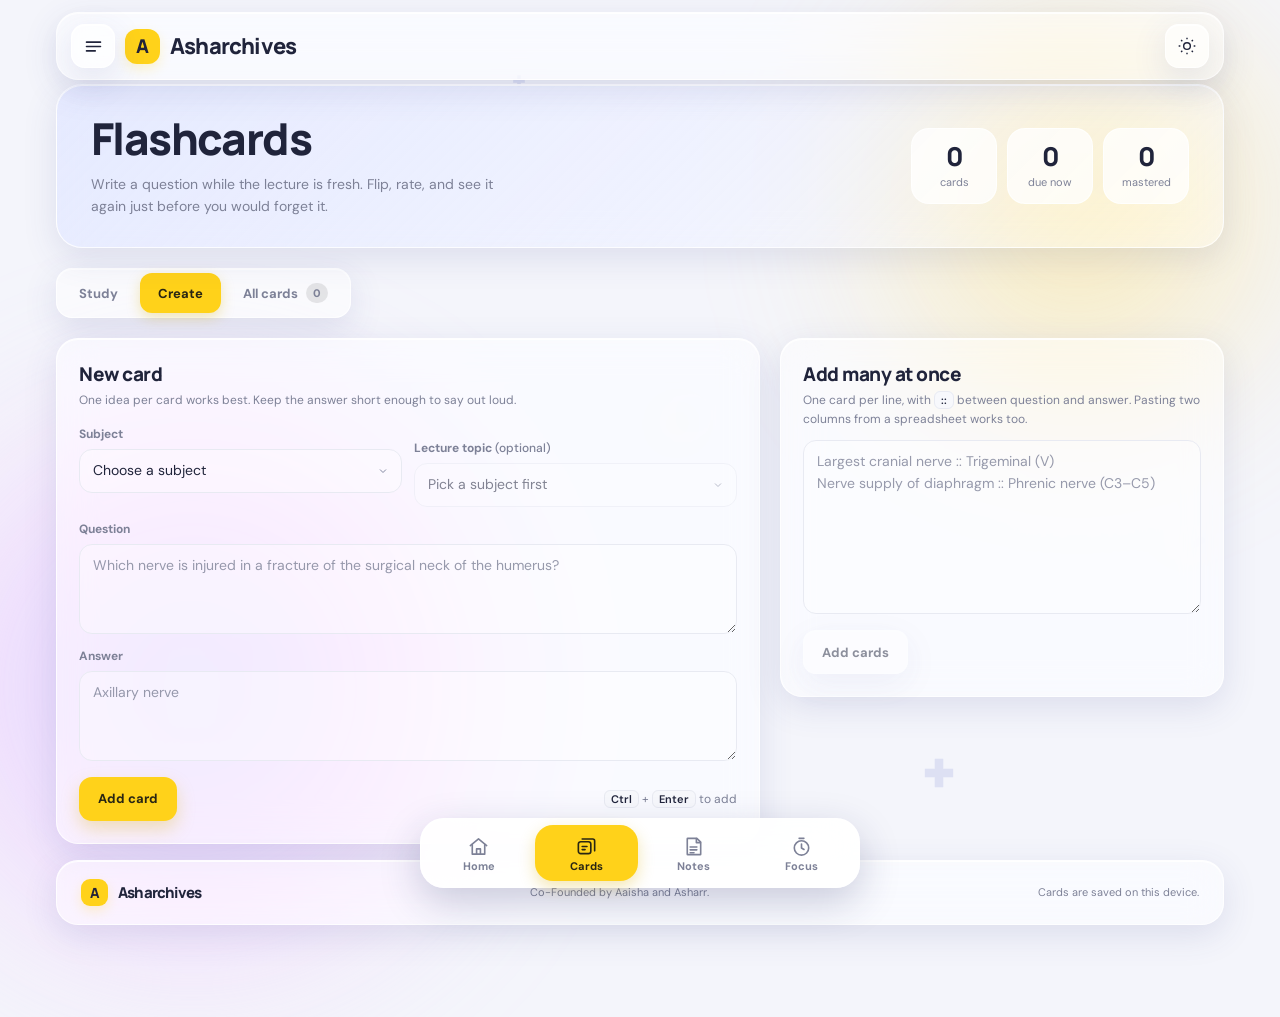
==== flashcards.html @ a0cff7d0 "Add files via upload" ====
<!DOCTYPE html>
<html lang="en">
<head>
  <meta charset="UTF-8">
  <meta name="viewport" content="width=device-width, initial-scale=1, viewport-fit=cover">
  <meta name="theme-color" content="#f4f5fb">
  <title>Flashcards — Asharchives</title>
  <script>try{document.documentElement.dataset.theme=localStorage.getItem("asharrow-theme")||(matchMedia("(prefers-color-scheme: dark)").matches?"dark":"light")}catch(e){}</script>
  <link rel="preconnect" href="https://fonts.googleapis.com">
  <link rel="preconnect" href="https://fonts.gstatic.com" crossorigin>
  <link href="https://fonts.googleapis.com/css2?family=DM+Sans:wght@400;500;600;700&family=Manrope:wght@400;500;600;700;800&display=swap" rel="stylesheet">
  <link rel="stylesheet" href="styles.css">
  <link rel="stylesheet" href="glass.css">
  <link rel="stylesheet" href="nav.css">
  <link rel="stylesheet" href="features.css">
  <script src="subjects.js" defer></script>
  <script src="nav.js" defer></script>
  <script src="glass.js" defer></script>
  <script src="flashcards.js" defer></script>
</head>
<body data-page="cards">
  <div class="app-shell">
    <header class="topbar">
      <div class="topbar-left">
        <button class="icon-button menu-button" type="button" data-menu-toggle aria-label="Open menu" aria-expanded="false" aria-controls="drawer"><svg viewBox="0 0 24 24" aria-hidden="true"><path d="M4 7h16M4 12h16M4 17h10"/></svg></button>
        <a class="brand" href="index.html" aria-label="Asharchives home"><span class="brand-mark">A</span><span>Asharchives</span></a>
      </div>
      <div class="topbar-actions">
        <button class="icon-button theme-toggle" id="themeToggle" type="button" aria-label="Switch color theme" title="Switch light/dark mode">
          <svg class="sun-icon" viewBox="0 0 24 24" aria-hidden="true"><circle cx="12" cy="12" r="4"></circle><path d="M12 2v2m0 16v2M4.93 4.93l1.42 1.42m11.3 11.3 1.42 1.42M2 12h2m16 0h2M4.93 19.07l1.42-1.42m11.3-11.3 1.42-1.42"></path></svg>
          <svg class="moon-icon" viewBox="0 0 24 24" aria-hidden="true"><path d="M20.3 15.4A8.5 8.5 0 0 1 8.6 3.7 8.6 8.6 0 1 0 20.3 15.4Z"></path></svg>
        </button>
      </div>
    </header>

    <main>
      <section class="page-head">
        <div>
          <h1>Flashcards</h1>
          <p>Write a question while the lecture is fresh. Flip, rate, and see it again just before you would forget it.</p>
        </div>
        <div class="head-stats" aria-label="Your deck">
          <div><strong id="statTotal">0</strong><span>cards</span></div>
          <div><strong id="statDue">0</strong><span>due now</span></div>
          <div><strong id="statMastered">0</strong><span>mastered</span></div>
        </div>
      </section>

      <div class="seg" id="viewTabs" role="tablist" aria-label="Flashcard views">
        <button type="button" role="tab" id="tabStudy" data-view="study" aria-selected="true" aria-controls="viewStudy">Study</button>
        <button type="button" role="tab" id="tabCreate" data-view="create" aria-selected="false" aria-controls="viewCreate">Create</button>
        <button type="button" role="tab" id="tabLibrary" data-view="library" aria-selected="false" aria-controls="viewLibrary">All cards <span class="seg-count" id="libCount">0</span></button>
      </div>

      <!-- STUDY -->
      <section class="view" id="viewStudy" role="tabpanel" aria-labelledby="tabStudy">
        <div class="panel setup" id="studySetup">
          <div class="setup-row">
            <label class="field"><span>Subject</span><select id="studySubject"></select></label>
            <div class="field"><span>Cards to study</span>
              <div class="seg seg-small" role="group" aria-label="Which cards">
                <button type="button" data-scope="due" aria-pressed="true">Due now <b id="scopeDue">0</b></button>
                <button type="button" data-scope="all" aria-pressed="false">All <b id="scopeAll">0</b></button>
              </div>
            </div>
          </div>
          <div><button class="btn btn-primary" id="startStudy" type="button">Start studying</button></div>
          <p class="hint" id="studyHint"></p>
        </div>

        <div id="studyRun" hidden>
          <div class="run-top"><span id="runCount">Card 1 of 1</span><div class="run-progress"><span id="runBar"></span></div><button class="btn btn-quiet" id="endStudy" type="button">End session</button></div>
          <div class="flip" id="flip" tabindex="0" role="button" aria-label="Flip card" aria-pressed="false">
            <div class="flip-inner">
              <div class="face front"><span class="face-label">Question</span><div class="face-text"><span id="faceQ"></span></div><span class="face-hint">Tap the card to see the answer</span></div>
              <div class="face back"><span class="face-label">Answer</span><div class="face-text"><span id="faceA"></span></div><span class="face-hint" id="faceMeta"></span></div>
            </div>
          </div>
          <div class="rate" id="rate" hidden>
            <button type="button" data-rate="again">Again<small id="hintAgain">in a moment</small></button>
            <button type="button" data-rate="good">Good<small id="hintGood"></small></button>
            <button type="button" data-rate="easy">Easy<small id="hintEasy"></small></button>
          </div>
          <p class="hint rate-keys" id="rateKeys">Space flips the card. After flipping: 1 Again, 2 Good, 3 Easy.</p>
        </div>

        <div class="panel done" id="studyDone" hidden>
          <h2>Session complete</h2>
          <p class="hint" id="doneMsg"></p>
          <div class="done-stats"><div><strong id="doneSeen">0</strong><span>cards seen</span></div><div><strong id="doneAgain">0</strong><span>marked again</span></div><div><strong id="doneEasy">0</strong><span>got it</span></div></div>
          <button class="btn btn-primary" id="doneBack" type="button">Back to decks</button>
        </div>
      </section>

      <!-- CREATE -->
      <section class="view" id="viewCreate" role="tabpanel" aria-labelledby="tabCreate" hidden>
        <div class="create-grid">
          <form class="panel" id="cardForm" autocomplete="off">
            <h2 id="formTitle">New card</h2>
            <p class="hint" style="margin-bottom:16px">One idea per card works best. Keep the answer short enough to say out loud.</p>
            <div class="field-row">
              <label class="field"><span>Subject</span><select id="cSubject" required></select></label>
              <label class="field"><span>Lecture topic <i>(optional)</i></span><select id="cTopic"></select></label>
            </div>
            <label class="field"><span>Question</span><textarea id="cQ" rows="3" required placeholder="Which nerve is injured in a fracture of the surgical neck of the humerus?"></textarea></label>
            <label class="field"><span>Answer</span><textarea id="cA" rows="3" required placeholder="Axillary nerve"></textarea></label>
            <div class="form-actions">
              <button class="btn btn-primary" type="submit" id="cSubmit">Add card</button>
              <button class="btn btn-quiet" type="button" id="cCancel" hidden>Cancel</button>
              <span class="hint"><kbd>Ctrl</kbd> + <kbd>Enter</kbd> to add</span>
            </div>
          </form>

          <aside class="panel">
            <h2>Add many at once</h2>
            <p class="hint" style="margin-bottom:12px">One card per line, with <code>::</code> between question and answer. Pasting two columns from a spreadsheet works too.</p>
            <textarea id="bulk" rows="7" placeholder="Largest cranial nerve :: Trigeminal (V)&#10;Nerve supply of diaphragm :: Phrenic nerve (C3–C5)"></textarea>
            <div class="form-actions"><button class="btn" type="button" id="bulkAdd" disabled>Add cards</button><span class="hint" id="bulkInfo"></span></div>
            <div class="recent" id="recentBox" hidden><h3>Just added</h3><ul id="recentList"></ul></div>
          </aside>
        </div>
      </section>

      <!-- LIBRARY -->
      <section class="view" id="viewLibrary" role="tabpanel" aria-labelledby="tabLibrary" hidden>
        <div class="toolbar">
          <input id="libSearch" type="search" placeholder="Search questions and answers" aria-label="Search cards">
          <select id="libSubject" aria-label="Filter by subject"></select>
          <button class="btn" type="button" id="exportCards">Export</button>
        </div>
        <p class="hint" id="libInfo" style="margin-bottom:12px"></p>
        <div class="card-list" id="cardList"></div>
      </section>
    </main>
    <footer class="footer"><a class="brand footer-brand" href="index.html"><span class="brand-mark">A</span><span>Asharchives</span></a><span>Co-Founded by Aaisha and Asharr.</span><span class="footer-note">Cards are saved on this device.</span></footer>
  </div>
</body>
</html>
---- styles.css ----
/* Asharrow home — responsive light/dark design */
:root{color-scheme:light;--bg:#f4f5fb;--surface:#fff;--surface-2:#f7f8fc;--ink:#20243b;--muted:#7d8197;--line:#e8eaf2;--accent:#ffd21a;--accent-ink:#292613;--blue:#e7ebff;--lav:#eeebff;--shadow:0 12px 35px rgba(45,51,91,.06);--radius:22px}
:root[data-theme="dark"]{color-scheme:dark;--bg:#141622;--surface:#1e2130;--surface-2:#25293a;--ink:#f2f3fc;--muted:#a6abc1;--line:#34384c;--accent:#ffd21a;--accent-ink:#292613;--blue:#292f4b;--lav:#302b4b;--shadow:0 12px 35px rgba(0,0,0,.18)}
*{box-sizing:border-box}html{scroll-behavior:smooth}body{margin:0;background:var(--bg);color:var(--ink);font-family:"DM Sans",sans-serif;transition:background .2s,color .2s}a{color:inherit;text-decoration:none}button,input,select{font:inherit}.app-shell{max-width:1240px;margin:auto;padding:0 36px}.topbar{height:90px;display:flex;align-items:center;justify-content:space-between;gap:24px}.brand{display:inline-flex;align-items:center;gap:10px;font-family:Manrope,sans-serif;font-size:22px;font-weight:800;letter-spacing:-.8px;white-space:nowrap}.brand-mark{width:35px;height:35px;display:grid;place-items:center;border-radius:12px;background:var(--accent);color:#242338;font-weight:800;font-size:19px;box-shadow:0 5px 12px #ffd21a35}.topbar-actions{display:flex;align-items:center;gap:12px}.searchbox{display:flex;align-items:center;gap:10px;width:min(330px,45vw);height:44px;padding:0 12px;background:var(--surface);border:1px solid var(--line);border-radius:14px;color:var(--muted)}.searchbox svg{width:18px;fill:none;stroke:currentColor;stroke-width:1.8;flex-shrink:0}.searchbox input{width:100%;border:0;outline:0;background:transparent;color:var(--ink);min-width:0}.searchbox kbd{font-size:11px;border:1px solid var(--line);border-radius:5px;padding:2px 6px}.icon-button{width:44px;height:44px;display:grid;place-items:center;border:1px solid var(--line);border-radius:14px;background:var(--surface);color:var(--ink);cursor:pointer}.icon-button svg{width:20px;fill:none;stroke:currentColor;stroke-width:1.7}.moon-icon{display:none}:root[data-theme="dark"] .sun-icon{display:none}:root[data-theme="dark"] .moon-icon{display:block}.welcome-grid{display:grid;grid-template-columns:minmax(0,1.65fr) minmax(260px,.8fr);gap:22px}.hero-card{position:relative;overflow:hidden;min-height:340px;padding:38px 40px;border-radius:26px;background:var(--blue);isolation:isolate}.eyebrow{margin:0 0 14px;font-size:10px;letter-spacing:1.7px;font-weight:800;color:#626b98}.eyebrow-dot{display:inline-block;width:7px;height:7px;border-radius:50%;background:var(--accent);margin-right:7px}.hero-card h1{position:relative;z-index:2;margin:0;font-family:Manrope,sans-serif;font-size:clamp(34px,4.3vw,52px);line-height:1.09;letter-spacing:-2px}.hero-card h1 span{color:#6873ad}.hero-copy{position:relative;z-index:2;max-width:365px;margin:16px 0 25px;color:var(--muted);line-height:1.6;font-size:14px}.primary-button{position:relative;z-index:2;display:inline-flex;align-items:center;gap:16px;background:var(--accent);color:var(--accent-ink);padding:13px 17px;border-radius:12px;font-size:13px;font-weight:800;box-shadow:0 7px 16px #d9b00025;transition:transform .18s}.primary-button:hover{transform:translateY(-2px)}.hero-decoration{position:absolute;right:5%;top:0;width:42%;height:100%;z-index:1;pointer-events:none}.orbit{position:absolute;border:1px solid #aab3e2a0;border-radius:50%;transform:rotate(-25deg)}.orbit-one{width:270px;height:360px;right:0;top:-5px}.orbit-two{width:210px;height:300px;right:30px;top:30px}.anatomy-card{position:absolute;right:25px;top:75px;width:135px;height:185px;background:#fff9;border:1px solid #fff;border-radius:65px 65px 24px 24px;box-shadow:0 15px 30px #48518a18;display:flex;align-items:center;flex-direction:column;justify-content:center;transform:rotate(8deg)}.anatomy-spark{font-size:49px;color:#8792ce}.anatomy-line{width:44px;height:44px;border:2px solid #c6cbed;border-radius:50%;margin:6px}.anatomy-dot{width:7px;height:7px;border-radius:50%;background:var(--accent);position:absolute;right:20px;top:44px}.anatomy-label{font-size:7px;letter-spacing:1px;color:#73799d;font-weight:800}.daily-card{padding:25px 25px 22px;border:1px solid var(--line);border-radius:26px;background:var(--surface);box-shadow:var(--shadow)}.card-heading{display:flex;justify-content:space-between;align-items:center}.muted-eyebrow{color:var(--muted);margin-bottom:8px}.card-heading h2,.section-heading h2,.educator-banner h2{font-family:Manrope,sans-serif;margin:0;letter-spacing:-.8px;font-size:21px}.mini-icon{width:35px;height:35px;display:grid;place-items:center;background:var(--surface-2);border-radius:12px;color:#8c91bb}.streak-number{margin-top:18px;display:flex;align-items:center;gap:8px;font-family:Manrope,sans-serif;font-size:52px;font-weight:800;letter-spacing:-2px;line-height:1}.streak-flame{display:grid;place-items:center;width:31px;height:31px;border-radius:10px;background:#fff3c2;color:#d69e00;font-size:18px;letter-spacing:0}.streak-caption{margin:5px 0 2px;font-size:13px;font-weight:700}.small-muted{font-size:11px;line-height:1.5;color:var(--muted);margin:5px 0 14px}.week-row{display:grid;grid-template-columns:repeat(7,1fr);gap:7px}.week-day{display:flex;flex-direction:column;align-items:center;gap:7px;font-size:10px;color:var(--muted)}.week-dot{width:24px;height:24px;border-radius:8px;background:var(--surface-2);border:1px solid var(--line);display:grid;place-items:center;font-size:10px}.week-dot.active{background:var(--accent);border-color:var(--accent);color:#30290e;font-weight:800}.activity-divider{height:1px;background:var(--line);margin:19px 0 13px}.activity-stat{display:flex;align-items:center;justify-content:space-between;margin-top:9px;color:var(--muted);font-size:12px}.activity-stat strong{color:var(--ink);font-size:14px}.section-block{padding:48px 0 38px}.section-heading{display:flex;justify-content:space-between;align-items:end;gap:20px;margin-bottom:23px}.section-heading h2{font-size:27px}.section-subtitle{font-size:13px;color:var(--muted);margin:8px 0 0}.year-select-wrap{display:flex;align-items:center;gap:9px;font-size:12px;color:var(--muted);white-space:nowrap}.year-select-wrap select{appearance:none;border:1px solid var(--line);border-radius:11px;padding:10px 32px 10px 12px;background:var(--surface) url("data:image/svg+xml,%3Csvg xmlns='http://www.w3.org/2000/svg' width='12' height='12' viewBox='0 0 24 24' fill='none' stroke='%238087a0' stroke-width='2'%3E%3Cpath d='m6 9 6 6 6-6'/%3E%3C/svg%3E") no-repeat right 11px center;color:var(--ink);outline:0}.subject-grid{display:grid;grid-template-columns:repeat(3,minmax(0,1fr));gap:16px}.subject-card{min-width:0;position:relative;display:flex;flex-direction:column;min-height:188px;padding:20px;border:1px solid var(--line);border-radius:20px;background:var(--surface);transition:transform .18s,border-color .18s,box-shadow .18s}.subject-card:hover{transform:translateY(-3px);border-color:#c5c9e5;box-shadow:var(--shadow)}.subject-top{display:flex;align-items:flex-start;justify-content:space-between;gap:12px}.subject-icon{width:47px;height:47px;border-radius:15px;display:grid;place-items:center;font-size:23px;flex-shrink:0}.subject-icon.blue{background:#e7edff}.subject-icon.yellow{background:#fff3bf}.subject-icon.pink{background:#ffe6ef}.subject-icon.green{background:#dff7eb}.subject-icon.purple{background:#eee6ff}.subject-icon.orange{background:#ffeadb}.subject-icon.cyan{background:#dff7fa}.subject-icon.rose{background:#ffe4e0}.subject-arrow{font-size:20px;color:#9a9db3}.subject-card h3{font-family:Manrope,sans-serif;font-size:17px;letter-spacing:-.3px;margin:18px 0 5px}.subject-card p{font-size:12px;color:var(--muted);margin:0;line-height:1.5}.subject-bottom{display:flex;align-items:center;justify-content:space-between;gap:8px;margin-top:auto;padding-top:17px;font-size:11px;color:var(--muted)}.year-pill{padding:5px 8px;border-radius:7px;background:var(--surface-2);font-weight:700}.progress-track{height:4px;border-radius:5px;background:var(--line);overflow:hidden;flex:1;max-width:80px}.progress-track span{display:block;height:100%;width:0;background:var(--accent);border-radius:5px}.loading-card{padding:20px;color:var(--muted)}.empty-state{padding:25px;text-align:center;color:var(--muted);font-size:13px}.educator-banner{display:flex;align-items:center;gap:20px;padding:25px 28px;margin:0 0 36px;border-radius:22px;background:var(--surface-2);border:1px solid var(--line)}.educator-icon{display:grid;place-items:center;flex-shrink:0;width:54px;height:54px;border-radius:17px;background:var(--accent);font-size:24px;color:#393015}.educator-banner .eyebrow{margin-bottom:6px}.educator-banner h2{font-size:20px}.educator-banner p:not(.eyebrow){font-size:12px;color:var(--muted);margin:6px 0 0}.text-link{margin-left:auto;white-space:nowrap;font-size:12px;font-weight:800}.text-link span{margin-left:7px}.footer{display:flex;align-items:center;justify-content:space-between;gap:18px;padding:22px 0 30px;border-top:1px solid var(--line);font-size:11px;color:var(--muted)}.footer-brand{font-size:15px;color:var(--ink)}.footer-brand .brand-mark{width:27px;height:27px;border-radius:9px;font-size:14px}.footer-note{text-align:right}
@media(max-width:850px){.app-shell{padding:0 22px}.welcome-grid{grid-template-columns:1fr}.hero-card{min-height:310px}.daily-card{display:grid;grid-template-columns:1fr 1fr;column-gap:20px}.card-heading{grid-column:1/-1}.streak-number{margin-top:12px}.week-row{grid-column:2;grid-row:2/5;align-self:center}.activity-divider{grid-column:1/-1}.activity-stat{grid-column:1/-1}.subject-grid{grid-template-columns:repeat(2,minmax(0,1fr))}.hero-decoration{right:1%;opacity:.8}}
@media(max-width:560px){.app-shell{padding:0 15px}.topbar{height:72px}.brand{font-size:19px}.brand-mark{width:32px;height:32px}.topbar-actions{gap:7px}.searchbox{width:42px;padding:0 11px;border-radius:13px}.searchbox input,.searchbox kbd{display:none}.searchbox:focus-within{position:absolute;left:15px;right:66px;z-index:5;width:auto;background:var(--surface);box-shadow:var(--shadow)}.searchbox:focus-within input{display:block}.searchbox:focus-within kbd{display:none}.icon-button{width:42px;height:42px}.hero-card{padding:28px 24px;min-height:325px}.hero-card h1{font-size:39px}.hero-copy{max-width:230px;font-size:13px}.hero-decoration{right:-30px;top:35px;opacity:.55;transform:scale(.75);transform-origin:right center}.daily-card{padding:20px;grid-template-columns:1fr}.card-heading,.week-row,.activity-divider,.activity-stat{grid-column:auto;grid-row:auto}.week-row{margin:15px 0 0}.section-block{padding:35px 0 28px}.section-heading{align-items:flex-start;flex-direction:column}.section-heading h2{font-size:24px}.subject-grid{grid-template-columns:1fr 1fr;gap:10px}.subject-card{padding:14px;min-height:180px;border-radius:17px}.subject-icon{width:40px;height:40px;border-radius:13px;font-size:20px}.subject-card h3{font-size:14px;margin-top:14px}.subject-card p{font-size:11px}.subject-bottom{font-size:10px;flex-wrap:wrap}.progress-track{max-width:42px}.educator-banner{padding:19px;gap:13px;align-items:flex-start;flex-wrap:wrap}.educator-icon{width:43px;height:43px}.educator-banner>div:nth-child(2){flex:1;min-width:170px}.educator-banner h2{font-size:17px}.text-link{margin:5px 0 0 56px}.footer{flex-wrap:wrap;justify-content:flex-start}.footer>span:nth-child(2){order:3;width:100%}.footer-note{margin-left:auto}}
---- glass.css ----
/* Asharchives — frosted glass + motion layer. Loads AFTER styles.css / lecture.css; delete this file to get the original look back. */
:root{--glass:rgba(255,255,255,.52);--glass-hi:rgba(255,255,255,.76);--glass-edge:rgba(255,255,255,.78);--glass-sh:0 10px 34px rgba(62,72,140,.13),inset 0 1px 0 rgba(255,255,255,.85);--fx:blur(18px) saturate(165%);--hero:linear-gradient(135deg,rgba(226,231,255,.8),rgba(255,255,255,.42));--b1:#ffe27a;--b2:#b9c4ff;--b3:#f3c9ff}
:root[data-theme="dark"]{--glass:rgba(34,38,60,.5);--glass-hi:rgba(50,56,86,.72);--glass-edge:rgba(255,255,255,.11);--glass-sh:0 10px 34px rgba(0,0,0,.38),inset 0 1px 0 rgba(255,255,255,.09);--hero:linear-gradient(135deg,rgba(52,60,104,.74),rgba(30,33,52,.45));--b1:#8a7410;--b2:#3b4aa8;--b3:#6a2f8f}

/* living background the glass blurs against */
body{min-height:100vh;animation:fadeIn .6s backwards}
body::before,body::after{content:"";position:fixed;z-index:-1;border-radius:50%;filter:blur(80px);opacity:.6;pointer-events:none}
body::before{width:46vw;height:46vw;max-width:560px;max-height:560px;top:-8%;right:-6%;background:radial-gradient(circle,var(--b1),transparent 68%);animation:drift 20s ease-in-out infinite alternate}
body::after{width:52vw;height:52vw;max-width:640px;max-height:640px;bottom:-12%;left:-10%;background:radial-gradient(circle,var(--b2),var(--b3) 45%,transparent 70%);animation:drift 26s ease-in-out infinite alternate-reverse}

/* glass surfaces */
.topbar,.searchbox,.icon-button,.save-button,.playlist-search,.year-select-wrap select,.hero-card,.daily-card,.subject-card,.educator-banner,.course-hero,.notes-card,.playlist-card,.back-link{-webkit-backdrop-filter:var(--fx);backdrop-filter:var(--fx)}
.topbar,.searchbox,.icon-button,.save-button,.playlist-search,.year-select-wrap select,.subject-card,.daily-card,.educator-banner,.notes-card,.playlist-card,.back-link,.topic-item{background-color:var(--glass);border-color:var(--glass-edge)}
.searchbox,.icon-button,.save-button,.playlist-search,.year-select-wrap select,.subject-card,.daily-card,.educator-banner,.notes-card,.playlist-card,.topbar,.back-link{box-shadow:var(--glass-sh)}
.hero-card,.course-hero{background:var(--hero);border:1px solid var(--glass-edge);box-shadow:var(--glass-sh)}
.save-button.is-saved{background-color:#fff3bf;border-color:#ffe17a}
.notes-card textarea{background:var(--glass);border-color:var(--glass-edge)}
.notes-card textarea:focus{box-shadow:0 0 0 3px rgba(255,210,26,.35)}
.topic-number{background:var(--glass-hi)}
.topic-item.active{background:var(--glass-hi);border-color:rgba(255,210,26,.6);box-shadow:0 8px 22px rgba(255,210,26,.18)}
.video-frame{border:1px solid rgba(255,255,255,.18);box-shadow:0 24px 60px rgba(30,35,80,.28)}
.video-frame iframe{animation:fadeIn .6s backwards}

/* floating glass nav */
.topbar{position:sticky;top:12px;z-index:50;height:68px;margin-top:12px;padding:0 14px;border:1px solid var(--glass-edge);border-radius:22px}
.back-link{display:inline-flex;align-items:center;gap:6px;height:44px;padding:0 14px;border:1px solid var(--glass-edge);border-radius:14px;font-size:13px;font-weight:700;transition:transform .2s}
.back-link:hover{transform:translateX(-3px)}

/* entrance animations (backwards-fill so hover transforms still work) */
.hero-card,.course-hero{animation:rise .7s cubic-bezier(.2,.8,.2,1) backwards}
.daily-card{animation:rise .7s .12s cubic-bezier(.2,.8,.2,1) backwards}
.section-block,.educator-banner,.learning-layout{animation:rise .7s .2s cubic-bezier(.2,.8,.2,1) backwards}
.subject-card{animation:rise .5s cubic-bezier(.2,.8,.2,1) backwards;position:relative;overflow:hidden;transition:transform .35s cubic-bezier(.2,.8,.2,1),box-shadow .35s,border-color .35s}
.subject-card:nth-child(3n+2){animation-delay:.07s}.subject-card:nth-child(3n){animation-delay:.14s}

/* hover: lift, sheen sweep, icon tilt */
.subject-card::before{content:"";position:absolute;inset:0;background:linear-gradient(115deg,transparent 35%,rgba(255,255,255,.35) 50%,transparent 65%);transform:translateX(-120%);transition:transform .8s ease;pointer-events:none}
.subject-card:hover{transform:translateY(-6px) scale(1.015);border-color:rgba(255,210,26,.6);box-shadow:0 18px 44px rgba(62,72,140,.22),inset 0 1px 0 rgba(255,255,255,.9)}
.subject-card:hover::before{transform:translateX(120%)}
.subject-arrow,.subject-icon,.primary-button span,.icon-button svg,.brand-mark{transition:transform .3s}
.subject-card:hover .subject-arrow{transform:translate(3px,-3px)}
.subject-card:hover .subject-icon{transform:rotate(-8deg) scale(1.1)}
.primary-button:hover{transform:translateY(-3px);box-shadow:0 12px 26px #d9b00040}.primary-button:hover span{transform:translate(3px,-3px)}
.icon-button:hover svg{transform:rotate(25deg)}.brand:hover .brand-mark{transform:rotate(-8deg) scale(1.08)}
.icon-button,.save-button,.complete-button,.outline-button{transition:transform .2s,box-shadow .2s,background .2s}
.icon-button:hover,.save-button:hover,.complete-button:hover,.outline-button:hover{transform:translateY(-2px)}
.icon-button:active,.save-button:active,.complete-button:active,.outline-button:active{transform:scale(.95)}
.topic-item{transition:transform .25s,border-color .2s,background .2s,box-shadow .25s}.topic-item:hover{transform:translateX(4px);border-color:var(--glass-edge)}

/* ambient motion */
.orbit,.art-orbit{animation:spin 50s linear infinite}.orbit-two{animation-direction:reverse;animation-duration:70s}.art-orbit{animation-name:spinB}
.anatomy-card{animation:floatA 6s ease-in-out infinite}.art-circle{animation:floatB 7s ease-in-out infinite}
.art-star,.anatomy-spark{animation:twinkle 3.6s ease-in-out infinite}.star-two{animation-delay:1.2s}
.brand-mark,.streak-flame{animation:glow 3.2s ease-in-out infinite}
.play-bubble{animation:pulse 2.4s ease-out infinite}
.week-dot.active{animation:pop .5s .3s backwards}
.progress-track span{background:linear-gradient(90deg,#ffd21a,#ffe98a,#ffd21a);background-size:200% 100%;animation:shimmer 2.6s linear infinite}

@keyframes rise{from{opacity:0;transform:translateY(22px) scale(.98)}}
@keyframes fadeIn{from{opacity:0}}
@keyframes drift{to{transform:translate(6vw,-5vh) scale(1.15)}}
@keyframes spin{to{transform:rotate(335deg)}}
@keyframes spinB{to{transform:rotate(395deg)}}
@keyframes floatA{50%{transform:rotate(8deg) translateY(-12px)}}
@keyframes floatB{50%{transform:rotate(7deg) translateY(-9px)}}
@keyframes twinkle{50%{opacity:.35;transform:scale(.8) rotate(20deg)}}
@keyframes glow{50%{box-shadow:0 5px 22px #ffd21a99}}
@keyframes pulse{0%{box-shadow:0 0 0 0 #ffd21a88}70%,100%{box-shadow:0 0 0 18px #ffd21a00}}
@keyframes shimmer{to{background-position:-200% 0}}
@keyframes pop{from{transform:scale(.4);opacity:0}}

@media(max-width:560px){:root{--fx:blur(12px) saturate(150%)}.topbar{top:8px;height:60px;margin-top:8px;padding:0 10px}.searchbox:focus-within{left:8px;right:60px;background:var(--glass-hi)}}
@media(prefers-reduced-motion:reduce){*,*::before,*::after{animation:none!important;transition:none!important}}

/* ================= v2: player fix · deeper glass · MBBS motion ================= */
:root{--glare:rgba(255,255,255,.55);--glass-deep:rgba(255,255,255,.34)}
:root[data-theme="dark"]{--glare:rgba(160,170,255,.16);--glass-deep:rgba(20,22,40,.42)}

/* FIX: the browser's [hidden] rule was being overridden by author display rules,
   so the placeholder covered the player. Hidden must always win. */
[hidden]{display:none!important}

/* ---- player: every source sits in the same 16:9 box, placeholder sits on top only when empty ---- */
.video-frame>iframe,.video-frame>video{position:absolute;inset:0;z-index:1;width:100%;height:100%;border:0;background:#0b0d16;object-fit:contain}
.video-placeholder{z-index:3;padding:18px}
.video-placeholder p{max-width:360px}
.link-form{display:flex;gap:8px;width:100%;max-width:440px;margin:6px 0 0}
.link-form input{flex:1;min-width:0;height:42px;padding:0 13px;border-radius:12px;border:1px solid rgba(255,255,255,.24);background:rgba(255,255,255,.1);color:#fff;font:12px "DM Sans",sans-serif;outline:0;-webkit-backdrop-filter:blur(12px);backdrop-filter:blur(12px);transition:border-color .2s,box-shadow .2s}
.link-form input::placeholder{color:#c1c7de}
.link-form input:focus{border-color:var(--accent);box-shadow:0 0 0 3px rgba(255,210,26,.25)}
.link-form .outline-button{height:42px;white-space:nowrap;background:var(--accent);color:#292613;border-color:transparent}
.link-error{color:#ffc2c2!important;margin:10px 0 0!important;font-size:11px!important}
.external-card{position:absolute;inset:0;z-index:2;display:flex;flex-direction:column;align-items:center;justify-content:center;gap:8px;padding:22px;text-align:center;color:#f4f5ff;background:radial-gradient(circle at 50% 20%,#3d4470,#1d2030 70%);-webkit-backdrop-filter:blur(8px);backdrop-filter:blur(8px)}
.external-card h3{font:700 17px Manrope,sans-serif;margin:10px 0 0}
.external-card p{max-width:380px;color:#c1c7de;font-size:12px;line-height:1.55;margin:0}
.external-card .outline-button{display:inline-block;text-decoration:none;margin-top:8px;background:var(--accent);color:#292613;border-color:transparent}
.video-toolbar{display:flex;justify-content:space-between;align-items:center;flex-wrap:wrap;gap:10px 14px;margin-top:13px;padding:11px 15px;border-radius:16px;border:1px solid var(--glass-edge);background:var(--glass-hi);-webkit-backdrop-filter:var(--fx);backdrop-filter:var(--fx);box-shadow:var(--glass-sh);font-size:11px;color:var(--muted)}
.toolbar-actions{display:flex;gap:16px;align-items:center;flex-wrap:wrap}
.video-toolbar a{color:var(--ink);font-weight:700;text-decoration:none;transition:color .2s}
.video-toolbar a:hover{color:#9a7a00}
.video-toolbar button{border:0;background:transparent;color:var(--ink);font:700 11px "DM Sans",sans-serif;cursor:pointer;padding:0;transition:color .2s}
.video-toolbar button:hover{color:#9a7a00}
.video-frame{animation:rise .6s cubic-bezier(.2,.8,.2,1) backwards}

/* ---- deeper glass on the remaining surfaces ---- */
.breadcrumbs{display:inline-flex;padding:7px 15px;border-radius:999px;background:var(--glass);border:1px solid var(--glass-edge);-webkit-backdrop-filter:var(--fx);backdrop-filter:var(--fx);box-shadow:var(--glass-sh)}
.topic-item,.playlist-count,.mini-icon,.week-dot,.lecture-under,.section-title-row{-webkit-backdrop-filter:var(--fx);backdrop-filter:var(--fx)}
.topic-item{position:relative;overflow:hidden;background:var(--glass);border-color:var(--glass-edge);box-shadow:0 4px 14px rgba(62,72,140,.06)}
.topic-item.active{background:var(--glass-hi)}
.playlist-count,.mini-icon{background:var(--glass-hi);border:1px solid var(--glass-edge);box-shadow:var(--glass-sh)}
.footer{margin-top:16px;padding:18px 24px;border:1px solid var(--glass-edge);border-radius:22px;background:var(--glass);-webkit-backdrop-filter:var(--fx);backdrop-filter:var(--fx);box-shadow:var(--glass-sh)}
.course-footer{padding-top:19px}
.lecture-under{background:transparent}
.notes-card textarea{background:var(--glass-deep)}
.educator-banner{background:var(--glass)}
.topic-item.completed .topic-number{background:rgba(223,247,235,.85)}

/* cursor glare: a soft light that follows the pointer across glass */
.subject-card::after,.hero-card::after,.course-hero::after,.daily-card::after,.topic-item::after,.educator-banner::after{content:"";position:absolute;inset:0;z-index:0;border-radius:inherit;pointer-events:none;opacity:0;transition:opacity .35s;background:radial-gradient(260px circle at var(--mx,50%) var(--my,50%),var(--glare),transparent 62%)}
.subject-card:hover::after,.hero-card:hover::after,.course-hero:hover::after,.daily-card:hover::after,.topic-item:hover::after,.educator-banner:hover::after{opacity:1}
.subject-card>*,.topic-item>*,.daily-card>*,.educator-banner>*{position:relative;z-index:1}
.hero-card>*:not(.hero-decoration):not(.ecg),.course-hero>*:not(.ecg){position:relative}

/* ---- MBBS motifs ---- */
/* heartbeat on the live dot, double-beat rhythm */
.eyebrow-dot{animation:beat 1.8s ease-in-out infinite}
@keyframes beat{0%,100%{transform:scale(1)}12%{transform:scale(1.55)}24%{transform:scale(1)}36%{transform:scale(1.3)}60%{transform:scale(1)}}

.course-art{z-index:2}
/* ECG strip: draws a heartbeat that scrolls across the hero */
.ecg{position:absolute;left:0;right:0;bottom:0;height:40px;overflow:hidden;pointer-events:none;z-index:1;opacity:.6;-webkit-mask:linear-gradient(90deg,transparent,#000 14%,#000 86%,transparent);mask:linear-gradient(90deg,transparent,#000 14%,#000 86%,transparent)}
.ecg-track{display:flex;width:200%;height:100%;animation:ecgScroll 9s linear infinite}
.ecg-track svg{flex:none;width:50%;height:100%;overflow:visible}
.ecg-track path{fill:none;stroke:#c9a200;stroke-width:2;stroke-linejoin:round;stroke-linecap:round;filter:drop-shadow(0 0 4px rgba(255,210,26,.7))}
:root[data-theme="dark"] .ecg-track path{stroke:#ffd21a}
@keyframes ecgScroll{to{transform:translateX(-50%)}}

/* gradient shimmer on the hero's highlighted words */
.hero-card h1 span{color:transparent;background:linear-gradient(90deg,#6873ad,#ffd21a,#9aa6e6,#6873ad);background-size:300% 100%;-webkit-background-clip:text;background-clip:text;animation:textShimmer 7s linear infinite}
@keyframes textShimmer{to{background-position:-300% 0}}

/* floating crosses and capsules behind the page */
.med-bg{position:fixed;inset:0;z-index:-1;pointer-events:none;overflow:hidden}
.med-bg>span{position:absolute;width:var(--s);height:var(--s);opacity:.22;animation:floatMed var(--d,10s) ease-in-out infinite alternate}
.med-bg .cross svg{width:100%;height:100%;fill:#8d97d6}
.med-bg .pill{height:calc(var(--s)*.5);width:calc(var(--s)*2.1);border-radius:999px;background:linear-gradient(90deg,#ffd21a 0 50%,#b9c4ff 50% 100%);transform:rotate(-30deg);box-shadow:inset 0 1px 0 rgba(255,255,255,.6)}
:root[data-theme="dark"] .med-bg .cross svg{fill:#5f6ab3}
@keyframes floatMed{from{transform:translate(0,0) rotate(0)}to{transform:translate(18px,-26px) rotate(40deg)}}

/* entrance motion for lists, pills and the stats card */
.activity-stat strong{animation:pop .6s .4s cubic-bezier(.2,.8,.2,1) backwards}
.playlist-count{animation:pop .5s .25s backwards}
.topic-number{transition:transform .25s,background .25s}
.topic-item:hover .topic-number{transform:scale(1.08) rotate(-4deg)}
.complete-button{position:relative;overflow:hidden}
.complete-button::after{content:"";position:absolute;inset:0;background:linear-gradient(115deg,transparent 35%,rgba(255,255,255,.55) 50%,transparent 65%);transform:translateX(-120%);transition:transform .7s ease}
.complete-button:hover::after{transform:translateX(120%)}
.primary-button{position:relative;overflow:hidden}
.primary-button::before{content:"";position:absolute;inset:0;background:linear-gradient(115deg,transparent 35%,rgba(255,255,255,.5) 50%,transparent 65%);transform:translateX(-120%);transition:transform .7s ease;pointer-events:none}
.primary-button:hover::before{transform:translateX(120%)}

@media(max-width:560px){.breadcrumbs{display:flex;padding:6px 12px}.video-toolbar{font-size:10px}.ecg{height:30px}
.video-placeholder{padding:12px}.video-placeholder>*{flex-shrink:0}.video-placeholder .play-bubble{width:40px;height:40px;font-size:15px;border-radius:14px}
.video-placeholder h3{margin:8px 0 0;font-size:14px}.video-placeholder>p:not(.link-error){display:none}
.link-form{margin-top:10px;gap:6px}.link-form input{flex:1 1 auto;height:38px;padding:0 10px;font-size:11px}.link-form .outline-button{height:38px;padding:0 12px}
.external-card{padding:14px}.external-card p{display:none}}
@media(prefers-reduced-motion:reduce){.med-bg,.ecg{display:none}}
---- nav.css ----
/* Asharchives — sidebar, hamburger, bottom tab bar, toast.
   Uses the colour/glass variables from styles.css + glass.css. Load after glass.css. */

:root{--dock-bg:rgba(255,255,255,.93)}
:root[data-theme="dark"]{--dock-bg:rgba(30,33,52,.94)}
.icon-button:focus-visible,.back-link:focus-visible,.brand:focus-visible{outline:2px solid var(--accent);outline-offset:2px}

/* ---------- hamburger in the topbar ---------- */
.topbar-left{display:flex;align-items:center;gap:10px;min-width:0}
.menu-button svg{width:21px;fill:none;stroke:currentColor;stroke-width:1.8;stroke-linecap:round}
.menu-button:hover svg{transform:none}

/* ---------- drawer ---------- */
html.nav-open{overflow:hidden}
.nav-overlay{position:fixed;inset:0;z-index:90;background:rgba(18,20,38,.42);-webkit-backdrop-filter:blur(3px);backdrop-filter:blur(3px);opacity:0;visibility:hidden;transition:opacity .25s,visibility 0s .25s}
html.nav-open .nav-overlay{opacity:1;visibility:visible;transition:opacity .25s}
.drawer{position:fixed;z-index:100;top:0;bottom:0;left:0;width:min(86vw,320px);display:flex;flex-direction:column;padding:18px 16px calc(16px + env(safe-area-inset-bottom,0px));
  background:var(--glass-hi);-webkit-backdrop-filter:blur(26px) saturate(170%);backdrop-filter:blur(26px) saturate(170%);
  border-right:1px solid var(--glass-edge);box-shadow:18px 0 50px rgba(20,24,60,.22);
  transform:translateX(-102%);visibility:hidden;transition:transform .32s cubic-bezier(.2,.8,.2,1),visibility 0s .32s;overflow-y:auto;overscroll-behavior:contain}
html.nav-open .drawer{transform:none;visibility:visible;transition:transform .32s cubic-bezier(.2,.8,.2,1)}
.drawer-head{display:flex;align-items:center;justify-content:space-between;gap:12px;padding:2px 2px 18px}
.drawer-head .icon-button svg{width:19px}
.drawer-nav{display:flex;flex-direction:column;gap:4px}
.drawer-label{margin:16px 10px 6px;font-size:12px;font-weight:700;color:var(--muted)}
.drawer-label:first-child{margin-top:4px}
.drawer-link{display:flex;align-items:center;gap:13px;min-height:48px;padding:0 12px;border-radius:14px;font-size:15px;font-weight:600;color:var(--ink);border:1px solid transparent;transition:background .18s,border-color .18s}
.drawer-link svg{width:22px;height:22px;flex-shrink:0;fill:none;stroke:currentColor;stroke-width:1.7;stroke-linecap:round;stroke-linejoin:round;color:var(--muted)}
.drawer-link:hover{background:var(--glass)}
.drawer-link.is-active{background:var(--glass);border-color:rgba(255,210,26,.65);box-shadow:inset 3px 0 0 var(--accent)}
.drawer-link.is-active svg{color:var(--ink)}
.drawer-link:focus-visible,.dock-tab:focus-visible,.drawer-theme:focus-visible{outline:2px solid var(--accent);outline-offset:2px}
.badge{margin-left:auto;min-width:24px;padding:3px 8px;border-radius:999px;background:var(--accent);color:var(--accent-ink);font-size:11px;font-weight:800;font-style:normal;text-align:center}
.badge.live{font-variant-numeric:tabular-nums}
.drawer-foot{margin-top:auto;padding-top:20px}
.drawer-today{display:grid;grid-template-columns:repeat(3,1fr);gap:8px;padding:14px 8px;border-radius:16px;background:var(--glass);border:1px solid var(--glass-edge)}
.drawer-today div{display:flex;flex-direction:column;align-items:center;gap:3px;text-align:center}
.drawer-today strong{font:800 20px Manrope,sans-serif;letter-spacing:-.5px}
.drawer-today span{font-size:11px;color:var(--muted)}
.drawer-theme{display:flex;align-items:center;gap:12px;width:100%;margin-top:10px;min-height:46px;padding:0 12px;border:1px solid var(--glass-edge);border-radius:14px;background:var(--glass);color:var(--ink);font-size:14px;font-weight:600;cursor:pointer}
.drawer-theme svg{width:20px;fill:none;stroke:currentColor;stroke-width:1.7}
.drawer-theme .sun-icon,.drawer-theme .moon-icon{display:none}
.drawer-theme .sun-icon{display:grid}
:root[data-theme="dark"] .drawer-theme .sun-icon{display:none}
:root[data-theme="dark"] .drawer-theme .moon-icon{display:grid}
.drawer-note{margin:12px 4px 0;font-size:11px;color:var(--muted)}

/* ---------- bottom tab bar ---------- */
.dock{position:fixed;z-index:60;left:50%;bottom:calc(12px + env(safe-area-inset-bottom,0px));transform:translateX(-50%);width:min(calc(100% - 24px),440px);display:grid;grid-template-columns:repeat(4,1fr);gap:4px;padding:6px;
  border-radius:24px;background:var(--dock-bg);border:1px solid var(--glass-edge);-webkit-backdrop-filter:blur(22px) saturate(170%);backdrop-filter:blur(22px) saturate(170%);box-shadow:0 14px 40px rgba(30,36,90,.22),inset 0 1px 0 rgba(255,255,255,.5)}
.dock-tab{position:relative;display:flex;flex-direction:column;align-items:center;justify-content:center;gap:3px;min-height:56px;border-radius:18px;color:var(--muted);font-size:11px;font-weight:700;transition:background .2s,color .2s}
.dock-tab svg{width:23px;height:23px;fill:none;stroke:currentColor;stroke-width:1.7;stroke-linecap:round;stroke-linejoin:round}
.dock-tab:hover{color:var(--ink)}
.dock-tab.is-active{background:var(--accent);color:var(--accent-ink);box-shadow:0 6px 16px rgba(217,176,0,.3)}
.dock-label{font-variant-numeric:tabular-nums;line-height:1}
.dock-tab.is-live::after,.dock-tab.is-paused::after{content:"";position:absolute;top:8px;right:calc(50% - 20px);width:8px;height:8px;border-radius:50%;background:#e5484d;box-shadow:0 0 0 2px var(--dock-bg);animation:beat 1.8s ease-in-out infinite}
.dock-tab.is-paused::after{background:var(--muted);animation:none}
.dock-tab.is-live:not(.is-active){color:var(--ink)}
body.has-dock .app-shell{padding-bottom:calc(92px + env(safe-area-inset-bottom,0px))}

/* ---------- toast ---------- */
.toast{position:fixed;z-index:120;left:50%;bottom:calc(98px + env(safe-area-inset-bottom,0px));transform:translate(-50%,16px);display:flex;align-items:center;gap:14px;max-width:min(calc(100% - 28px),420px);padding:12px 16px;border-radius:16px;
  background:#1f2236;color:#f4f5ff;font-size:13px;font-weight:600;line-height:1.4;box-shadow:0 16px 40px rgba(10,12,30,.35);opacity:0;pointer-events:none;transition:opacity .22s,transform .22s}
.toast.show{opacity:1;transform:translate(-50%,0);pointer-events:auto}
.toast button{border:0;background:transparent;color:var(--accent);font:800 13px "DM Sans",sans-serif;cursor:pointer;padding:4px 2px}

@media(max-width:560px){
  .topbar-left{gap:8px}
  .dock{bottom:calc(8px + env(safe-area-inset-bottom,0px));width:calc(100% - 16px)}
  .toast{bottom:calc(90px + env(safe-area-inset-bottom,0px))}
}
@media(prefers-reduced-motion:reduce){.drawer,.nav-overlay,.toast{transition:none!important}}
---- features.css ----
/* Asharchives — Flashcards, Notes and Focus pages. Load after styles.css, glass.css and nav.css. */

/* ---------- shared building blocks ---------- */
.panel{padding:22px;border:1px solid var(--glass-edge);border-radius:22px;background:var(--glass);-webkit-backdrop-filter:var(--fx);backdrop-filter:var(--fx);box-shadow:var(--glass-sh)}
.panel h2{margin:0 0 4px;font:800 19px Manrope,sans-serif;letter-spacing:-.5px}
.hint{margin:0;font-size:12px;line-height:1.55;color:var(--muted)}
.hint code,.hint kbd{padding:1px 6px;border-radius:6px;background:var(--surface-2);border:1px solid var(--line);font:600 11px "DM Sans",sans-serif;color:var(--ink)}
.view{margin-top:20px}
.view[hidden]{display:none!important}

.page-head{display:flex;align-items:center;justify-content:space-between;gap:24px;padding:30px 34px;margin-top:4px;border-radius:26px;background:var(--hero);border:1px solid var(--glass-edge);box-shadow:var(--glass-sh);-webkit-backdrop-filter:var(--fx);backdrop-filter:var(--fx)}
.page-head h1{margin:0;font:800 clamp(30px,4.4vw,44px)/1.08 Manrope,sans-serif;letter-spacing:-1.6px}
.page-head p{max-width:440px;margin:10px 0 0;font-size:14px;line-height:1.6;color:var(--muted)}
.head-stats{display:flex;gap:10px;flex-shrink:0}
.head-stats div{display:flex;flex-direction:column;align-items:center;justify-content:center;min-width:86px;padding:14px 12px;border-radius:18px;background:var(--glass-hi);border:1px solid var(--glass-edge)}
.head-stats strong{font:800 26px Manrope,sans-serif;letter-spacing:-1px;line-height:1}
.head-stats span{margin-top:6px;font-size:11px;color:var(--muted)}

.seg{display:inline-flex;gap:4px;padding:4px;margin-top:20px;border-radius:16px;background:var(--glass);border:1px solid var(--glass-edge);box-shadow:var(--glass-sh);max-width:100%}
.seg button{display:inline-flex;align-items:center;gap:8px;min-height:40px;padding:0 18px;border:0;border-radius:12px;background:transparent;color:var(--muted);font-size:13px;font-weight:700;cursor:pointer;white-space:nowrap;transition:background .18s,color .18s}
.seg button:hover{color:var(--ink)}
.seg button[aria-selected="true"],.seg button[aria-pressed="true"]{background:var(--accent);color:var(--accent-ink);box-shadow:0 5px 14px rgba(217,176,0,.28)}
.seg button:focus-visible,.btn:focus-visible,.chip:focus-visible,.flip:focus-visible,.icon-sm:focus-visible{outline:2px solid var(--accent);outline-offset:2px}
.seg-count{display:inline-grid;place-items:center;min-width:22px;height:20px;padding:0 6px;border-radius:999px;background:rgba(0,0,0,.09);font-size:11px;font-weight:800}
.seg.seg-small{margin-top:0}.seg.seg-small button{min-height:38px;padding:0 14px}

.field{display:flex;flex-direction:column;gap:7px;min-width:0;font-size:12px;font-weight:700;color:var(--muted)}
.field i{font-style:normal;font-weight:500}
.field-row{display:grid;grid-template-columns:1fr 1fr;gap:12px;margin-bottom:14px}
.field+.field{margin-top:14px}
.field-row+.field{margin-top:0}
.input,.field select,.field input,.field textarea,.panel textarea,.toolbar input,.toolbar select{width:100%;min-height:44px;padding:10px 13px;border:1px solid var(--line);border-radius:13px;background:var(--glass-deep);color:var(--ink);font:14px/1.55 "DM Sans",sans-serif;outline:0;transition:border-color .18s,box-shadow .18s}
.panel textarea,.field textarea{display:block;resize:vertical;min-height:90px}
.input:focus,.field select:focus,.field input:focus,.field textarea:focus,.panel textarea:focus,.toolbar input:focus,.toolbar select:focus{border-color:rgba(214,170,0,.9);box-shadow:0 0 0 3px rgba(255,210,26,.3)}
.field select,.toolbar select{appearance:none;padding-right:34px;background-image:url("data:image/svg+xml,%3Csvg xmlns='http://www.w3.org/2000/svg' width='12' height='12' viewBox='0 0 24 24' fill='none' stroke='%238087a0' stroke-width='2'%3E%3Cpath d='m6 9 6 6 6-6'/%3E%3C/svg%3E");background-repeat:no-repeat;background-position:right 12px center}
.field select:disabled{opacity:.55}
.field select option,.toolbar select option{background:var(--surface);color:var(--ink)}
::placeholder{color:var(--muted);opacity:.8}

.btn{display:inline-flex;align-items:center;justify-content:center;gap:8px;min-height:44px;padding:0 18px;border:1px solid var(--glass-edge);border-radius:13px;background:var(--glass-hi);color:var(--ink);font:700 13px "DM Sans",sans-serif;cursor:pointer;text-decoration:none;box-shadow:var(--glass-sh);transition:transform .18s,box-shadow .18s,background .18s}
.btn:hover{transform:translateY(-2px)}
.btn:active{transform:scale(.97)}
.btn:disabled{opacity:.5;cursor:not-allowed;transform:none}
.btn-primary{background:var(--accent);border-color:transparent;color:var(--accent-ink);box-shadow:0 8px 18px rgba(217,176,0,.28)}
.btn-quiet{background:transparent;box-shadow:none;border-color:transparent;color:var(--muted)}
.btn-quiet:hover{color:var(--ink);transform:none;background:var(--glass)}
.btn svg{width:18px;height:18px;fill:none;stroke:currentColor;stroke-width:1.8;stroke-linecap:round;stroke-linejoin:round}
.form-actions{display:flex;align-items:center;flex-wrap:wrap;gap:10px;margin-top:16px}
.form-actions .hint{margin-left:auto}

.chip{display:inline-flex;align-items:center;min-height:34px;padding:0 13px;border:1px solid var(--line);border-radius:999px;background:var(--glass);color:var(--ink);font:600 12px "DM Sans",sans-serif;cursor:pointer;transition:background .18s,border-color .18s}
.chip:hover{border-color:rgba(214,170,0,.7)}
.chip[aria-pressed="true"]{background:var(--accent);border-color:transparent;color:var(--accent-ink)}
.pill{display:inline-flex;align-items:center;gap:6px;max-width:100%;padding:4px 10px;border-radius:999px;background:var(--surface-2);border:1px solid var(--line);font-size:11px;font-weight:700;color:var(--muted);white-space:nowrap;overflow:hidden;text-overflow:ellipsis}
.icon-sm{display:grid;place-items:center;width:36px;height:36px;border:1px solid transparent;border-radius:11px;background:transparent;color:var(--muted);cursor:pointer;transition:background .18s,color .18s}
.icon-sm:hover{background:var(--surface-2);color:var(--ink)}
.icon-sm svg{width:18px;height:18px;fill:none;stroke:currentColor;stroke-width:1.8;stroke-linecap:round;stroke-linejoin:round}
.icon-sm.on{color:#c79500}
.toolbar{display:flex;flex-wrap:wrap;gap:10px;margin:22px 0 14px}
.toolbar input{flex:1 1 200px}
.toolbar select{flex:0 1 220px}
.empty{padding:34px 22px;text-align:center;border:1px dashed var(--line);border-radius:20px;color:var(--muted);font-size:14px;line-height:1.6}
.empty strong{display:block;margin-bottom:4px;color:var(--ink);font:800 17px Manrope,sans-serif}
.empty .btn{margin-top:14px}

/* ---------- flashcards: create ---------- */
.create-grid{display:grid;grid-template-columns:minmax(0,1.35fr) minmax(280px,.85fr);gap:20px;align-items:start}
.recent{margin-top:20px;padding-top:16px;border-top:1px solid var(--line)}
.recent h3{margin:0 0 10px;font:800 13px Manrope,sans-serif}
.recent ul{list-style:none;margin:0;padding:0;display:flex;flex-direction:column;gap:8px}
.recent li{padding:10px 12px;border-radius:12px;background:var(--surface-2);font-size:12px;line-height:1.45;overflow:hidden;text-overflow:ellipsis;display:-webkit-box;-webkit-line-clamp:2;-webkit-box-orient:vertical}

/* ---------- flashcards: study ---------- */
.setup{display:flex;flex-direction:column;gap:18px;max-width:640px}
.setup-row{display:flex;flex-wrap:wrap;gap:16px;align-items:flex-end}
.setup-row .field{flex:1 1 220px}
.seg b{font-weight:800;opacity:.75}
.run-top{display:flex;align-items:center;gap:14px;max-width:720px;margin:0 auto 14px;font-size:13px;font-weight:700}
.run-top>span{white-space:nowrap}
.run-progress{flex:1;height:6px;border-radius:6px;background:var(--line);overflow:hidden}
.run-progress span{display:block;height:100%;width:0;border-radius:6px;background:var(--accent);transition:width .3s}
.flip{perspective:1600px;max-width:720px;margin:0 auto;cursor:pointer;border-radius:26px;-webkit-tap-highlight-color:transparent}
.flip-inner{position:relative;height:clamp(290px,46vh,400px);transform-style:preserve-3d;transition:transform .55s cubic-bezier(.2,.8,.2,1)}
.flip.is-flipped .flip-inner{transform:rotateY(180deg)}
.face{position:absolute;inset:0;display:flex;flex-direction:column;padding:24px 26px;border:1px solid var(--glass-edge);border-radius:26px;box-shadow:0 22px 50px rgba(40,48,110,.18);-webkit-backface-visibility:hidden;backface-visibility:hidden}
.face.front{background:var(--surface)}
.face.back{background:var(--blue);transform:rotateY(180deg)}
:root[data-theme="dark"] .face.front{background:#23273a}
.face-label{display:inline-flex;align-self:flex-start;padding:4px 10px;border-radius:999px;background:var(--accent);color:var(--accent-ink);font-size:11px;font-weight:800}
.face.back .face-label{background:var(--surface);color:var(--ink)}
.face-text{flex:1;display:flex;align-items:center;justify-content:center;margin:12px 0;overflow:auto;text-align:center;font:700 clamp(18px,3.2vw,25px)/1.45 Manrope,sans-serif;letter-spacing:-.3px;white-space:pre-wrap;overflow-wrap:anywhere}
.face-text>span{max-height:100%}
.face-hint{align-self:center;font-size:12px;color:var(--muted)}
.rate{display:grid;grid-template-columns:repeat(3,1fr);gap:10px;max-width:720px;margin:18px auto 0}
.rate button{display:flex;flex-direction:column;align-items:center;justify-content:center;gap:3px;min-height:64px;padding:8px;border:1px solid var(--glass-edge);border-radius:16px;background:var(--glass-hi);color:var(--ink);font:800 14px "DM Sans",sans-serif;cursor:pointer;box-shadow:var(--glass-sh);transition:transform .18s}
.rate button:hover{transform:translateY(-2px)}
.rate button:focus-visible{outline:2px solid var(--accent);outline-offset:2px}
.rate small{font-size:11px;font-weight:600;color:var(--muted)}
.rate [data-rate="again"]{background:rgba(255,120,120,.2)}
.rate [data-rate="easy"]{background:rgba(90,210,150,.22)}
.rate-keys{max-width:720px;margin:10px auto 0;text-align:center}
.done{max-width:560px;margin:0 auto;text-align:center;padding:34px 26px}
.done h2{font-size:26px}
.done-stats{display:flex;justify-content:center;gap:12px;margin:20px 0}
.done-stats div{min-width:92px;padding:12px;border-radius:16px;background:var(--glass-hi);border:1px solid var(--glass-edge)}
.done-stats strong{display:block;font:800 24px Manrope,sans-serif}
.done-stats span{font-size:11px;color:var(--muted)}

/* ---------- flashcards: library ---------- */
.card-list{display:flex;flex-direction:column;gap:10px}
.card-row{display:grid;grid-template-columns:minmax(0,1fr) auto;gap:6px 12px;padding:16px 16px 14px 18px;border:1px solid var(--glass-edge);border-radius:18px;background:var(--glass);box-shadow:var(--glass-sh)}
.card-row .q{margin:0;font:700 15px/1.45 Manrope,sans-serif;white-space:pre-wrap;overflow-wrap:anywhere}
.card-row .a{margin:6px 0 0;font-size:13px;line-height:1.55;color:var(--muted);white-space:pre-wrap;overflow-wrap:anywhere}
.card-row .actions{display:flex;gap:2px;align-self:start}
.card-row .meta{grid-column:1/-1;display:flex;align-items:center;flex-wrap:wrap;gap:8px;margin-top:8px}
.dots{display:inline-flex;gap:3px;align-items:center}
.dots i{width:7px;height:7px;border-radius:50%;background:var(--line)}
.dots i.on{background:var(--accent)}
.meta .due{font-size:11px;color:var(--muted)}

/* ---------- notes ---------- */
.composer h2{margin-bottom:14px}
.composer .input{margin-bottom:12px}
.starters{display:flex;flex-wrap:wrap;gap:8px;margin:2px 0 12px}
.starters .hint{align-self:center;margin-right:2px}
.composer textarea{min-height:150px}
.notes-grid{display:grid;grid-template-columns:repeat(auto-fill,minmax(290px,1fr));gap:14px}
.note-card{display:flex;flex-direction:column;gap:10px;padding:18px;border:1px solid var(--glass-edge);border-radius:20px;background:var(--glass);box-shadow:var(--glass-sh);min-width:0}
.note-card.pinned{border-color:rgba(255,210,26,.7);box-shadow:var(--glass-sh),inset 0 3px 0 var(--accent)}
.note-top{display:flex;align-items:center;justify-content:space-between;gap:8px}
.note-card h3{margin:0;font:800 16px/1.35 Manrope,sans-serif;letter-spacing:-.3px;overflow-wrap:anywhere}
.note-body{margin:0;font-size:13.5px;line-height:1.65;white-space:pre-wrap;overflow-wrap:anywhere;color:var(--ink)}
.note-body.clamp{display:-webkit-box;-webkit-line-clamp:7;-webkit-box-orient:vertical;overflow:hidden}
.note-more{align-self:flex-start;padding:0;border:0;background:transparent;color:var(--muted);font:700 12px "DM Sans",sans-serif;cursor:pointer}
.note-more:hover{color:var(--ink)}
.note-foot{display:flex;align-items:center;justify-content:space-between;gap:8px;margin-top:auto;padding-top:10px;border-top:1px solid var(--line)}
.note-foot time{font-size:11px;color:var(--muted)}
.note-actions{display:flex;gap:2px}
.note-actions a.icon-sm{text-decoration:none}
.note-topic{font-size:12px;color:var(--muted);margin:-4px 0 0}
.lecture-note-link{font-size:12px;font-weight:800;color:var(--ink);text-decoration:underline;text-underline-offset:3px}

/* ---------- focus timer ---------- */
.focus-layout{display:grid;grid-template-columns:minmax(0,1.25fr) minmax(290px,.8fr);gap:20px;margin-top:20px;align-items:start}
.timer-card{position:relative;overflow:hidden;display:flex;flex-direction:column;align-items:center;padding:26px 24px 70px}
.timer-card .seg{margin-top:0}
.ring-wrap{position:relative;width:min(78vw,310px,42vh);aspect-ratio:1;margin:22px 0 18px}
.ring-wrap svg{width:100%;height:100%;transform:rotate(-90deg)}
.ring-track{fill:none;stroke:rgba(110,118,165,.22);stroke-width:12}
.ring-bar{fill:none;stroke:url(#ringGrad);stroke-width:12;stroke-linecap:round;stroke-dasharray:816.8;stroke-dashoffset:816.8;transition:stroke-dashoffset .5s linear}
.ring-center{position:absolute;inset:0;display:flex;flex-direction:column;align-items:center;justify-content:center;gap:6px;text-align:center}
.ring-time{font:800 clamp(54px,15vw,76px)/1 Manrope,sans-serif;letter-spacing:-3px;font-variant-numeric:tabular-nums}
.ring-sub{display:flex;align-items:center;gap:8px;font-size:13px;font-weight:700;color:var(--muted)}
.ring-sub .eyebrow-dot{margin:0;background:var(--muted);animation:none}
.timer-card.is-running .ring-sub .eyebrow-dot{background:#e5484d;animation:beat 1.8s ease-in-out infinite}
.timer-card.is-break .ring-sub .eyebrow-dot{background:#3ac08a}
.timer-controls{display:flex;align-items:center;justify-content:center;gap:12px}
.timer-controls .btn-main{min-width:150px;min-height:56px;border-radius:18px;font-size:16px}
.timer-controls .btn:not(.btn-main){min-width:56px;padding:0 14px}
.timer-settings{display:flex;flex-direction:column;gap:16px;width:100%;max-width:440px;margin-top:26px}
.timer-settings .field+.field{margin-top:0}
.presets{display:flex;flex-wrap:wrap;gap:8px}
.custom-row{display:grid;grid-template-columns:1fr 1fr;gap:12px}
.timer-card .ecg{height:46px;opacity:.5}
.timer-card:not(.is-running) .ecg-track{animation-play-state:paused}
.timer-card:not(.is-running) .ecg{opacity:.22}
.timer-card.is-break .ring-bar{stroke:url(#ringGradBreak)}
.stats-card h2{margin-bottom:14px}
.big-stats{display:grid;grid-template-columns:1fr 1fr;gap:10px}
.big-stats div{padding:14px;border-radius:16px;background:var(--glass-hi);border:1px solid var(--glass-edge)}
.big-stats strong{display:block;font:800 30px Manrope,sans-serif;letter-spacing:-1px;line-height:1}
.big-stats span{display:block;margin-top:6px;font-size:12px;color:var(--muted)}
.stats-card h3{margin:22px 0 12px;font:800 14px Manrope,sans-serif}
.week-bars{display:grid;grid-template-columns:repeat(7,1fr);gap:8px;height:130px;align-items:end}
.week-bars .col{display:flex;flex-direction:column;align-items:center;gap:6px;height:100%;font-size:11px;color:var(--muted)}
.week-bars .track{flex:1;min-height:0;width:100%;display:flex;align-items:flex-end;justify-content:center}
.week-bars .col b{font-size:10px;color:var(--ink);font-weight:700;min-height:12px}
.week-bars .fill{width:100%;max-width:30px;min-height:4px;border-radius:8px 8px 4px 4px;background:var(--line)}
.week-bars .col.has .fill{background:linear-gradient(180deg,#ffe27a,var(--accent))}
.week-bars .col.today span{color:var(--ink);font-weight:800}
.session-list{list-style:none;margin:0;padding:0;display:flex;flex-direction:column;gap:8px}
.session-list li{display:flex;align-items:center;justify-content:space-between;gap:10px;padding:10px 12px;border-radius:12px;background:var(--surface-2);font-size:12px}
.session-list li span:last-child{color:var(--muted);white-space:nowrap}
.session-list strong{font-weight:700}

/* while studying, the card gets the whole screen */
body.studying .page-head,body.studying #viewTabs{display:none}
body.studying .view{margin-top:8px}

body[data-page="focus"] .page-head{padding:22px 30px}
body[data-page="focus"] .page-head h1{font-size:clamp(28px,3.6vw,38px)}
body[data-page="focus"] .page-head p{margin-top:6px}

/* ---------- responsive ---------- */
@media(max-width:900px){
  .create-grid,.focus-layout{grid-template-columns:1fr}
  .page-head{padding:26px 24px}
}
@media(max-width:560px){
  body[data-page="focus"] .page-head p,body[data-page="focus"] .head-stats{display:none}
  body[data-page="focus"] .page-head{padding:20px 20px}
  body[data-page="focus"] .page-head h1{font-size:30px}
  body[data-page="focus"] .focus-layout{margin-top:14px}
  .page-head{flex-direction:column;align-items:flex-start;gap:18px;padding:24px 20px;border-radius:22px}
  .head-stats{width:100%}.head-stats div{flex:1;min-width:0;padding:12px 6px}
  .seg{display:flex;width:100%}.seg button{flex:1;justify-content:center;padding:0 8px}
  .seg.seg-small{width:auto}
  .panel{padding:18px 16px;border-radius:19px}
  .field-row{grid-template-columns:1fr}
  .form-actions .hint{display:none}
  .face{padding:20px 18px;border-radius:22px}
  .rate{gap:8px}.rate button{font-size:13px}
  .card-row{padding:14px}
  .notes-grid{grid-template-columns:1fr}
  .timer-card{padding:22px 16px 66px}
  .timer-controls .btn-main{min-width:130px}
  .done-stats{flex-wrap:wrap}
}
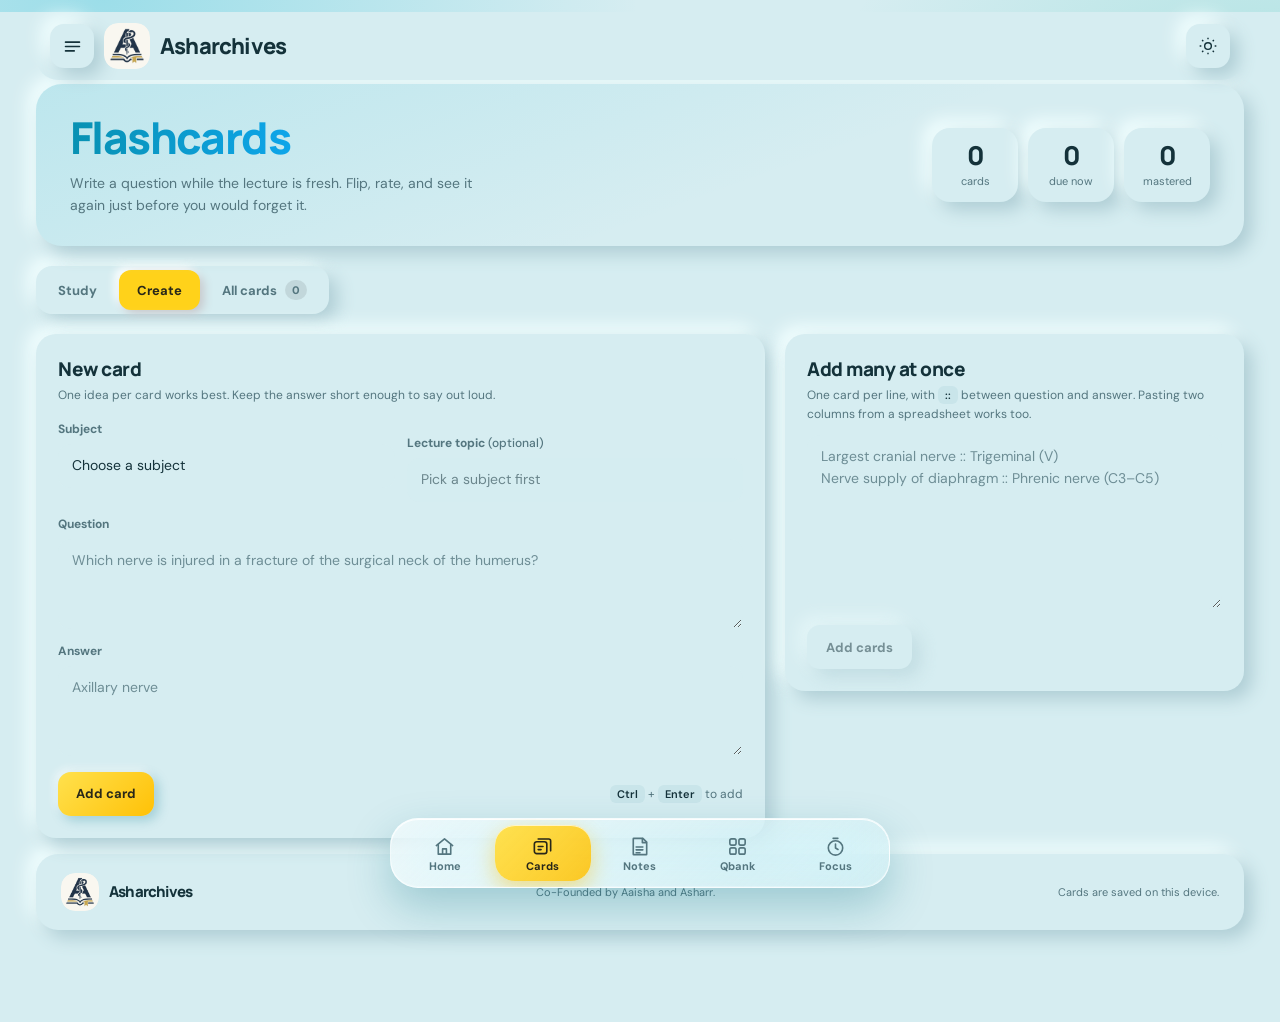
==== commit 0bb05942: "Add files via upload" ====
--- a/flashcards.html
+++ b/flashcards.html
@@ -9,21 +9,28 @@
   <link rel="preconnect" href="https://fonts.googleapis.com">
   <link rel="preconnect" href="https://fonts.gstatic.com" crossorigin>
   <link href="https://fonts.googleapis.com/css2?family=DM+Sans:wght@400;500;600;700&family=Manrope:wght@400;500;600;700;800&display=swap" rel="stylesheet">
+    <link rel="icon" href="favicon-32.png" type="image/png">
+  <link rel="apple-touch-icon" href="apple-touch-icon.png">
   <link rel="stylesheet" href="styles.css">
   <link rel="stylesheet" href="glass.css">
   <link rel="stylesheet" href="nav.css">
   <link rel="stylesheet" href="features.css">
+  <script src="videos.js" defer></script>
   <script src="subjects.js" defer></script>
   <script src="nav.js" defer></script>
   <script src="glass.js" defer></script>
   <script src="flashcards.js" defer></script>
+  <link rel="stylesheet" href="neumorphism.css">
+  <link rel="stylesheet" href="anim.css">
+  <link rel="stylesheet" href="theme.css">
+  <script src="anim.js" defer></script>
 </head>
 <body data-page="cards">
   <div class="app-shell">
     <header class="topbar">
       <div class="topbar-left">
         <button class="icon-button menu-button" type="button" data-menu-toggle aria-label="Open menu" aria-expanded="false" aria-controls="drawer"><svg viewBox="0 0 24 24" aria-hidden="true"><path d="M4 7h16M4 12h16M4 17h10"/></svg></button>
-        <a class="brand" href="index.html" aria-label="Asharchives home"><span class="brand-mark">A</span><span>Asharchives</span></a>
+        <a class="brand" href="index.html" aria-label="Asharchives home"><span class="brand-mark"><img src="logo-256.png" alt="" width="40" height="40"></span><span>Asharchives</span></a>
       </div>
       <div class="topbar-actions">
         <button class="icon-button theme-toggle" id="themeToggle" type="button" aria-label="Switch color theme" title="Switch light/dark mode">
@@ -132,7 +139,7 @@
         <div class="card-list" id="cardList"></div>
       </section>
     </main>
-    <footer class="footer"><a class="brand footer-brand" href="index.html"><span class="brand-mark">A</span><span>Asharchives</span></a><span>Co-Founded by Aaisha and Asharr.</span><span class="footer-note">Cards are saved on this device.</span></footer>
+    <footer class="footer"><a class="brand footer-brand" href="index.html"><span class="brand-mark"><img src="logo-256.png" alt="" width="40" height="40"></span><span>Asharchives</span></a><span>Co-Founded by Aaisha and Asharr.</span><span class="footer-note">Cards are saved on this device.</span></footer>
   </div>
 </body>
 </html>
--- a/neumorphism.css
+++ b/neumorphism.css
@@ -0,0 +1,48 @@
+
+/* AshArchives — full neumorphic redesign. This layer replaces the previous glassmorphism look. */
+:root{
+ color-scheme:light;
+ --bg:#e8e9ed; --surface:#e8e9ed; --surface-2:#e1e2e7; --ink:#24262d; --muted:#777b85;
+ --line:transparent; --accent:#ffd21a; --accent-ink:#282719; --blue:#e8e9ed; --lav:#e8e9ed;
+ --shadow:8px 8px 18px #c7c8cc,-8px -8px 18px #ffffff;
+ --neo-shadow:8px 8px 18px #c7c8cc,-8px -8px 18px #ffffff;
+ --neo-inset:inset 5px 5px 10px #c7c8cc,inset -5px -5px 10px #ffffff;
+ --glass:var(--surface); --glass-hi:var(--surface); --glass-edge:transparent;
+ --glass-sh:var(--neo-shadow); --fx:none; --hero:var(--surface); --b1:transparent;--b2:transparent;--b3:transparent;
+ --radius:20px;
+}
+:root[data-theme="dark"]{
+ color-scheme:dark;--bg:#24262b;--surface:#24262b;--surface-2:#202227;--ink:#f0f1f4;--muted:#a3a6af;
+ --line:transparent;--accent:#ffd21a;--accent-ink:#292613;--blue:#24262b;--lav:#24262b;
+ --shadow:8px 8px 18px #1b1c20,-8px -8px 18px #2d3036;
+ --neo-shadow:8px 8px 18px #1b1c20,-8px -8px 18px #2d3036;
+ --neo-inset:inset 5px 5px 10px #1b1c20,inset -5px -5px 10px #2d3036;
+ --glass:var(--surface);--glass-hi:var(--surface);--glass-edge:transparent;--glass-sh:var(--neo-shadow);--hero:var(--surface);
+}
+html,body{background:var(--bg)!important;color:var(--ink)}
+body{background-image:none!important}
+body::before,body::after{display:none!important;content:none!important}
+.app-shell{max-width:1320px}
+.topbar{background:var(--bg)!important;border:0!important;box-shadow:none!important;backdrop-filter:none!important;-webkit-backdrop-filter:none!important}
+.brand-mark{border-radius:12px;background:var(--surface)!important;box-shadow:var(--neo-shadow)!important;color:var(--ink)}
+.searchbox,.icon-button,.save-button,.playlist-search,.year-select-wrap select,.subject-card,.daily-card,.educator-banner,.notes-card,.playlist-card,.back-link,.topic-item,.panel,.page-head,.head-stats div,.seg,.course-hero,.hero-card,.drawer,.drawer-head,.topic-card,.stat-card,.feature-card{
+ background:var(--surface)!important;border:0!important;box-shadow:var(--neo-shadow)!important;backdrop-filter:none!important;-webkit-backdrop-filter:none!important;
+}
+.hero-card,.course-hero,.page-head{background:var(--surface)!important}
+.hero-card{border-radius:26px}
+.subject-card,.daily-card,.notes-card,.playlist-card,.panel,.feature-card{border-radius:20px}
+.searchbox,.icon-button,.save-button,.playlist-search,.year-select-wrap select,.back-link{border-radius:14px}
+input,textarea,select,.notes-card textarea,.searchbox input{background:var(--surface)!important;color:var(--ink)!important;border-color:transparent!important}
+input:focus,textarea:focus,select:focus,.searchbox:focus-within{outline:none!important;box-shadow:var(--neo-inset)!important}
+button,.btn,.chip,.flip,.icon-sm{transition:transform .18s ease,box-shadow .18s ease,background .18s ease}
+.icon-button:hover,.subject-card:hover,.daily-card:hover,.playlist-card:hover,.back-link:hover,.btn:hover,.chip:hover{transform:translateY(-2px)}
+.icon-button:active,.btn:active,.chip:active,.flip:active{box-shadow:var(--neo-inset)!important;transform:translateY(0)}
+.seg button[aria-selected="true"],.seg button[aria-pressed="true"],.btn-primary,.primary-button{background:var(--accent)!important;color:var(--accent-ink)!important;border:0!important;box-shadow:4px 4px 10px #c7c8cc,-4px -4px 10px #fff!important}
+:root[data-theme="dark"] .seg button[aria-selected="true"],:root[data-theme="dark"] .seg button[aria-pressed="true"],:root[data-theme="dark"] .btn-primary,:root[data-theme="dark"] .primary-button{box-shadow:4px 4px 10px #1b1c20,-4px -4px 10px #2d3036!important}
+.drawer{border:0!important}
+.drawer-link.is-active{background:var(--surface)!important;box-shadow:var(--neo-inset)!important;border:0!important}
+.nav-overlay{backdrop-filter:none!important}
+.topic-number,.eyebrow-dot{box-shadow:var(--neo-shadow)}
+:root[data-theme="dark"] .save-button.is-saved{background:#514719!important}
+@media(max-width:700px){.app-shell{padding-left:18px;padding-right:18px}.hero-card,.page-head{padding:25px 22px}.topbar{height:76px}.welcome-grid{gap:16px}}
+@media(prefers-reduced-motion:reduce){*,*::before,*::after{animation-duration:.01ms!important;transition-duration:.01ms!important;scroll-behavior:auto!important}}
--- a/anim.css
+++ b/anim.css
@@ -0,0 +1,20 @@
+/* Asharchives motion layer */
+@keyframes ashUp{from{opacity:0;transform:translateY(18px) scale(.98)}to{opacity:1;transform:none}}
+@keyframes ashFloat{50%{transform:translateY(-8px)}}
+@keyframes ashPulse{50%{box-shadow:0 0 0 8px rgba(255,210,26,.18)}}
+.topbar{animation:ashUp .5s ease both}
+.hero-card,.daily-card,.page-head,.course-hero,.educator-banner{animation:ashUp .6s cubic-bezier(.2,.8,.2,1) both}
+.daily-card{animation-delay:.1s}
+.reveal{opacity:0;transform:translateY(18px);transition:opacity .55s ease,transform .55s cubic-bezier(.2,.8,.2,1);transition-delay:calc(var(--i,0)*45ms)}
+.reveal.in{opacity:1;transform:none}
+.subject-card,.notes-card,.playlist-card,.topic-item,.qb-card{transition:transform .25s ease,box-shadow .25s ease}
+.subject-card:hover{transform:translateY(-6px)}
+.subject-icon{transition:transform .3s ease}.subject-card:hover .subject-icon{transform:scale(1.15) rotate(-6deg)}
+.subject-arrow{transition:transform .25s ease}.subject-card:hover .subject-arrow{transform:translate(3px,-3px)}
+.progress-track span{transition:width .9s cubic-bezier(.2,.8,.2,1)}
+.anatomy-card,.orbit{animation:ashFloat 6s ease-in-out infinite}.orbit-two{animation-delay:-3s}
+.primary-button{animation:ashPulse 3s ease-in-out infinite}
+.week-dot.active{animation:ashUp .4s ease both}
+.dock-tab{transition:transform .2s ease}.dock-tab:active{transform:scale(.9)}
+body>main,.app-shell>main{animation:ashUp .45s ease both}
+@media (prefers-reduced-motion:reduce){*,*::before,*::after{animation:none!important;transition:none!important}.reveal{opacity:1;transform:none}}
--- a/theme.css
+++ b/theme.css
@@ -0,0 +1,77 @@
+/* Asharchives colour layer: cyan-tinted light mode, vivid aurora dark mode */
+:root{
+ --bg:#d6edf1;--surface:#d6edf1;--surface-2:#c9e5ea;--ink:#14323a;--muted:#54767f;
+ --neo-shadow:8px 8px 18px #aecdd4,-8px -8px 18px #f3ffff;--shadow:var(--neo-shadow);
+ --neo-inset:inset 5px 5px 10px #aecdd4,inset -5px -5px 10px #f3ffff;
+ --c1:#06b6d4;--c2:#0ea5e9;--c3:#14b8a6;--c4:#8b5cf6;--c5:#ec4899;
+}
+:root[data-theme="dark"]{
+ --bg:#15162a;--surface:#1c1e38;--surface-2:#181a31;--ink:#eef0ff;--muted:#a6abd4;
+ --neo-shadow:8px 8px 20px #0e0f1e,-6px -6px 16px #272a4d;--shadow:var(--neo-shadow);
+ --neo-inset:inset 5px 5px 10px #0e0f1e,inset -4px -4px 9px #272a4d;
+ --c1:#22d3ee;--c2:#818cf8;--c3:#34d399;--c4:#c084fc;--c5:#f472b6;
+}
+html,body{background:var(--bg)!important;background-attachment:fixed!important}
+html{background-image:radial-gradient(60% 45% at 8% 0%,rgba(6,182,212,.28),transparent 70%),radial-gradient(50% 40% at 100% 10%,rgba(20,184,166,.20),transparent 70%),radial-gradient(60% 50% at 50% 100%,rgba(14,165,233,.18),transparent 70%)!important;background-attachment:fixed!important}
+:root[data-theme="dark"] html,html[data-theme="dark"]{background-image:radial-gradient(55% 45% at 5% 0%,rgba(124,58,237,.38),transparent 70%),radial-gradient(50% 45% at 100% 8%,rgba(236,72,153,.28),transparent 70%),radial-gradient(55% 50% at 20% 100%,rgba(34,211,238,.24),transparent 70%),radial-gradient(45% 40% at 100% 100%,rgba(52,211,153,.18),transparent 70%)!important}
+/* tinted cards */
+.hero-card{background-image:linear-gradient(135deg,rgba(6,182,212,.20),rgba(255,255,255,0) 55%,rgba(20,184,166,.14))!important}
+.daily-card,.educator-banner,.page-head,.course-hero{background-image:linear-gradient(160deg,rgba(6,182,212,.12),transparent 60%)!important}
+html[data-theme="dark"] .hero-card{background-image:linear-gradient(135deg,rgba(139,92,246,.34),rgba(28,30,56,0) 52%,rgba(236,72,153,.24))!important}
+html[data-theme="dark"] .daily-card{background-image:linear-gradient(160deg,rgba(34,211,238,.18),transparent 60%)!important}
+html[data-theme="dark"] .educator-banner,html[data-theme="dark"] .page-head,html[data-theme="dark"] .course-hero{background-image:linear-gradient(150deg,rgba(192,132,252,.22),transparent 55%,rgba(244,114,182,.14))!important}
+/* headline + accents */
+.hero-card h1 span,.page-head h1,.streak-number{background:linear-gradient(90deg,var(--c1),var(--c4),var(--c5));-webkit-background-clip:text;background-clip:text;color:transparent!important;-webkit-text-fill-color:transparent}
+:root:not([data-theme="dark"]) .hero-card h1 span,:root:not([data-theme="dark"]) .page-head h1,:root:not([data-theme="dark"]) .streak-number{background-image:linear-gradient(90deg,#0891b2,#0ea5e9,#14b8a6)}
+.eyebrow{color:var(--c1)!important}.eyebrow-dot{background:var(--c1)!important;box-shadow:0 0 10px var(--c1)}
+.brand-mark{background:linear-gradient(135deg,var(--c1),var(--c4))!important;color:#fff!important}
+.progress-track span,.qb-bar-track i{background:linear-gradient(90deg,var(--c1),var(--c4),var(--c5))!important}
+.week-dot.active{background:linear-gradient(135deg,var(--c1),var(--c3))!important;color:#fff!important}
+.drawer-link.is-active,.dock-tab.is-active{color:var(--c1)!important}
+.subject-card{border-top:3px solid var(--c1)!important}
+.subject-card:nth-child(4n+2){border-top-color:var(--c4)!important}.subject-card:nth-child(4n+3){border-top-color:var(--c5)!important}.subject-card:nth-child(4n){border-top-color:var(--c3)!important}
+html[data-theme="dark"] .subject-card:hover,html[data-theme="dark"] .playlist-card:hover{box-shadow:var(--neo-shadow),0 0 28px rgba(129,140,248,.35)!important}
+/* subject icons: vivid chips */
+.subject-icon{box-shadow:var(--neo-shadow)!important}
+.subject-icon.blue{background:linear-gradient(135deg,#38bdf8,#6366f1)!important}.subject-icon.pink{background:linear-gradient(135deg,#f472b6,#fb7185)!important}
+.subject-icon.purple{background:linear-gradient(135deg,#a78bfa,#7c3aed)!important}.subject-icon.yellow{background:linear-gradient(135deg,#fde047,#fb923c)!important}
+.subject-icon.green{background:linear-gradient(135deg,#4ade80,#14b8a6)!important}.subject-icon.cyan{background:linear-gradient(135deg,#22d3ee,#0ea5e9)!important}
+.subject-icon.orange{background:linear-gradient(135deg,#fdba74,#f97316)!important}.subject-icon.rose{background:linear-gradient(135deg,#fda4af,#e11d48)!important}
+/* buttons keep yellow but glow */
+.primary-button,.btn-primary{background:linear-gradient(135deg,#ffe14d,#ffc107)!important;box-shadow:4px 4px 12px rgba(6,120,140,.28),-3px -3px 9px rgba(255,255,255,.7)!important}
+html[data-theme="dark"] .primary-button,html[data-theme="dark"] .btn-primary{box-shadow:0 6px 22px rgba(255,210,26,.35),-3px -3px 9px #272a4d!important}
+.qb-opt.right{outline-color:var(--c3)}
+/* top bar: scrolls with the page */
+.topbar{position:relative!important;top:auto!important}
+/* bottom dock: 5 tabs, aligned, liquid glass */
+.dock{grid-template-columns:repeat(5,minmax(0,1fr))!important;width:min(calc(100% - 24px),500px)!important;left:50%!important;padding:6px!important;gap:2px!important;overflow:hidden;border-radius:28px!important;
+ background:linear-gradient(135deg,rgba(255,255,255,.62),rgba(214,237,241,.32))!important;
+ -webkit-backdrop-filter:blur(26px) saturate(190%)!important;backdrop-filter:blur(26px) saturate(190%)!important;
+ border:1px solid rgba(255,255,255,.7)!important;
+ box-shadow:0 18px 44px rgba(6,110,130,.28),inset 0 1px 0 rgba(255,255,255,.9),inset 0 -1px 0 rgba(255,255,255,.25)!important;
+ animation:dockIn .8s cubic-bezier(.2,.9,.25,1.12) both}
+html[data-theme="dark"] .dock{background:linear-gradient(135deg,rgba(60,64,120,.55),rgba(28,30,56,.4))!important;border-color:rgba(255,255,255,.16)!important;
+ box-shadow:0 18px 44px rgba(0,0,0,.5),0 0 34px rgba(139,92,246,.25),inset 0 1px 0 rgba(255,255,255,.22),inset 0 -1px 0 rgba(255,255,255,.05)!important}
+.dock::before{content:"";position:absolute;inset:0;z-index:0;pointer-events:none;border-radius:inherit;
+ background:linear-gradient(110deg,transparent 35%,rgba(255,255,255,.45) 50%,transparent 65%);transform:translateX(-120%);animation:dockSheen 7s ease-in-out 1.2s infinite}
+.dock-tab{z-index:1;min-width:0}
+.dock-tab.is-active{background:transparent!important;box-shadow:none!important;color:var(--accent-ink)!important}
+.dock-tab svg{transition:transform .35s cubic-bezier(.34,1.56,.64,1)}
+.dock-tab:hover svg,.dock-tab:focus-visible svg{transform:translateY(-3px) scale(1.12)}
+.dock-tab.is-active svg{animation:dockPop .6s cubic-bezier(.34,1.56,.64,1) .5s both}
+.dock-ind{position:absolute;z-index:0;top:6px;bottom:6px;left:0;width:0;border-radius:20px;pointer-events:none;
+ background:linear-gradient(135deg,rgba(255,225,77,.98),rgba(255,193,7,.88));
+ box-shadow:0 8px 22px rgba(255,193,7,.45),inset 0 1px 0 rgba(255,255,255,.7);
+ transition:transform .5s cubic-bezier(.34,1.45,.64,1),width .5s cubic-bezier(.34,1.45,.64,1)}
+@keyframes dockIn{from{opacity:0;transform:translateX(-50%) translateY(46px) scale(.88)}to{opacity:1;transform:translateX(-50%)}}
+@keyframes dockSheen{0%,55%{transform:translateX(-120%)}85%,100%{transform:translateX(120%)}}
+@keyframes dockPop{0%{transform:scale(.6) rotate(-12deg)}100%{transform:none}}
+@media(max-width:560px){.dock{width:calc(100% - 16px)!important}.dock-tab{font-size:10px}}
+@media (prefers-reduced-motion:reduce){.dock::before{display:none}.dock-ind{transition:none}}
+
+/* logo image in brand mark */
+.brand-mark{background:none!important;box-shadow:none!important;padding:0!important;overflow:hidden}
+.brand-mark img{width:100%;height:100%;display:block;border-radius:inherit}
+.brand-mark{width:46px!important;height:46px!important;border-radius:14px!important}
+.footer-brand .brand-mark{width:38px!important;height:38px!important}
+@media(max-width:560px){.brand-mark{width:40px!important;height:40px!important;border-radius:12px!important}}
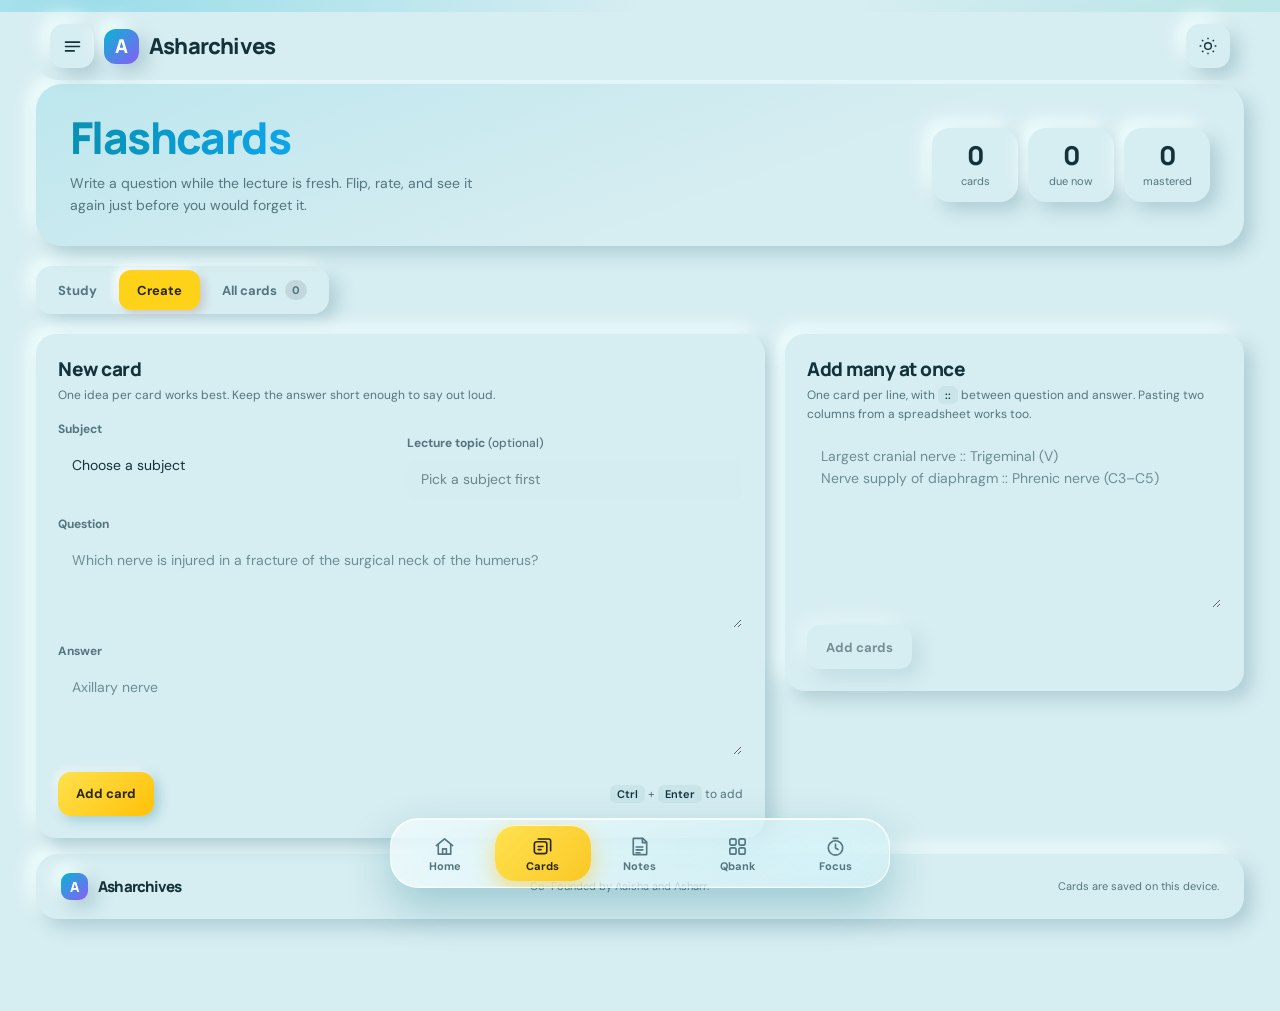
==== commit 1b97162c: "Add files via upload" ====
--- a/flashcards.html
+++ b/flashcards.html
@@ -30,7 +30,7 @@
     <header class="topbar">
       <div class="topbar-left">
         <button class="icon-button menu-button" type="button" data-menu-toggle aria-label="Open menu" aria-expanded="false" aria-controls="drawer"><svg viewBox="0 0 24 24" aria-hidden="true"><path d="M4 7h16M4 12h16M4 17h10"/></svg></button>
-        <a class="brand" href="index.html" aria-label="Asharchives home"><span class="brand-mark"><img src="logo-256.png" alt="" width="40" height="40"></span><span>Asharchives</span></a>
+        <a class="brand" href="index.html" aria-label="Asharchives home"><span class="brand-mark">A</span><span>Asharchives</span></a>
       </div>
       <div class="topbar-actions">
         <button class="icon-button theme-toggle" id="themeToggle" type="button" aria-label="Switch color theme" title="Switch light/dark mode">
@@ -139,7 +139,7 @@
         <div class="card-list" id="cardList"></div>
       </section>
     </main>
-    <footer class="footer"><a class="brand footer-brand" href="index.html"><span class="brand-mark"><img src="logo-256.png" alt="" width="40" height="40"></span><span>Asharchives</span></a><span>Co-Founded by Aaisha and Asharr.</span><span class="footer-note">Cards are saved on this device.</span></footer>
+    <footer class="footer"><a class="brand footer-brand" href="index.html"><span class="brand-mark">A</span><span>Asharchives</span></a><span>Co-Founded by Aaisha and Asharr.</span><span class="footer-note">Cards are saved on this device.</span></footer>
   </div>
 </body>
 </html>
--- a/theme.css
+++ b/theme.css
@@ -68,10 +68,3 @@
 @keyframes dockPop{0%{transform:scale(.6) rotate(-12deg)}100%{transform:none}}
 @media(max-width:560px){.dock{width:calc(100% - 16px)!important}.dock-tab{font-size:10px}}
 @media (prefers-reduced-motion:reduce){.dock::before{display:none}.dock-ind{transition:none}}
-
-/* logo image in brand mark */
-.brand-mark{background:none!important;box-shadow:none!important;padding:0!important;overflow:hidden}
-.brand-mark img{width:100%;height:100%;display:block;border-radius:inherit}
-.brand-mark{width:46px!important;height:46px!important;border-radius:14px!important}
-.footer-brand .brand-mark{width:38px!important;height:38px!important}
-@media(max-width:560px){.brand-mark{width:40px!important;height:40px!important;border-radius:12px!important}}
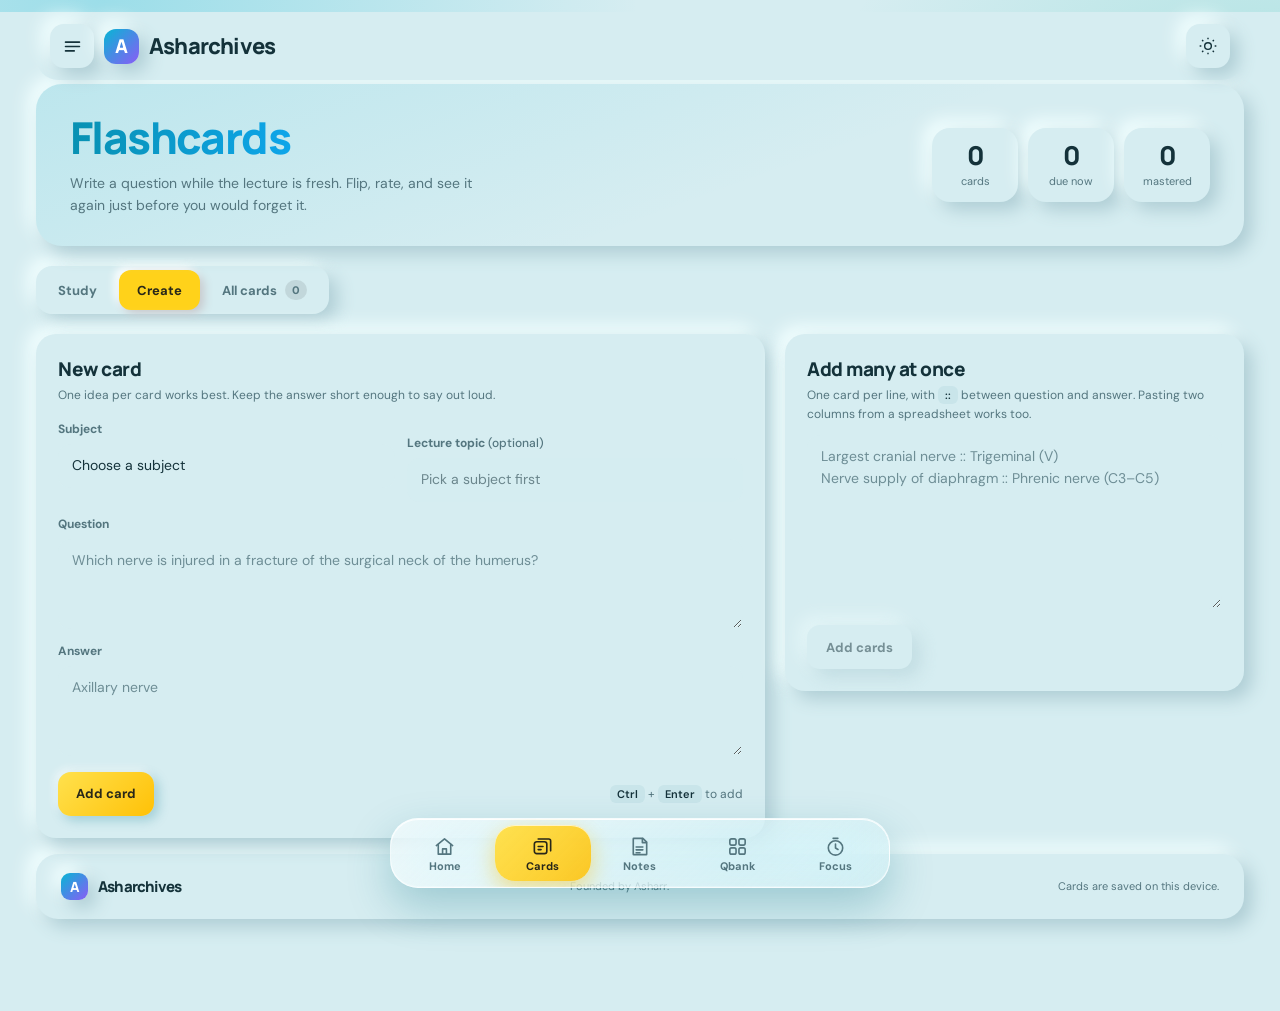
==== commit c2402069: "Update footer text to reflect founder change" ====
--- a/flashcards.html
+++ b/flashcards.html
@@ -139,7 +139,7 @@
         <div class="card-list" id="cardList"></div>
       </section>
     </main>
-    <footer class="footer"><a class="brand footer-brand" href="index.html"><span class="brand-mark">A</span><span>Asharchives</span></a><span>Co-Founded by Aaisha and Asharr.</span><span class="footer-note">Cards are saved on this device.</span></footer>
+    <footer class="footer"><a class="brand footer-brand" href="index.html"><span class="brand-mark">A</span><span>Asharchives</span></a><span>Founded by Asharr.</span><span class="footer-note">Cards are saved on this device.</span></footer>
   </div>
 </body>
 </html>
